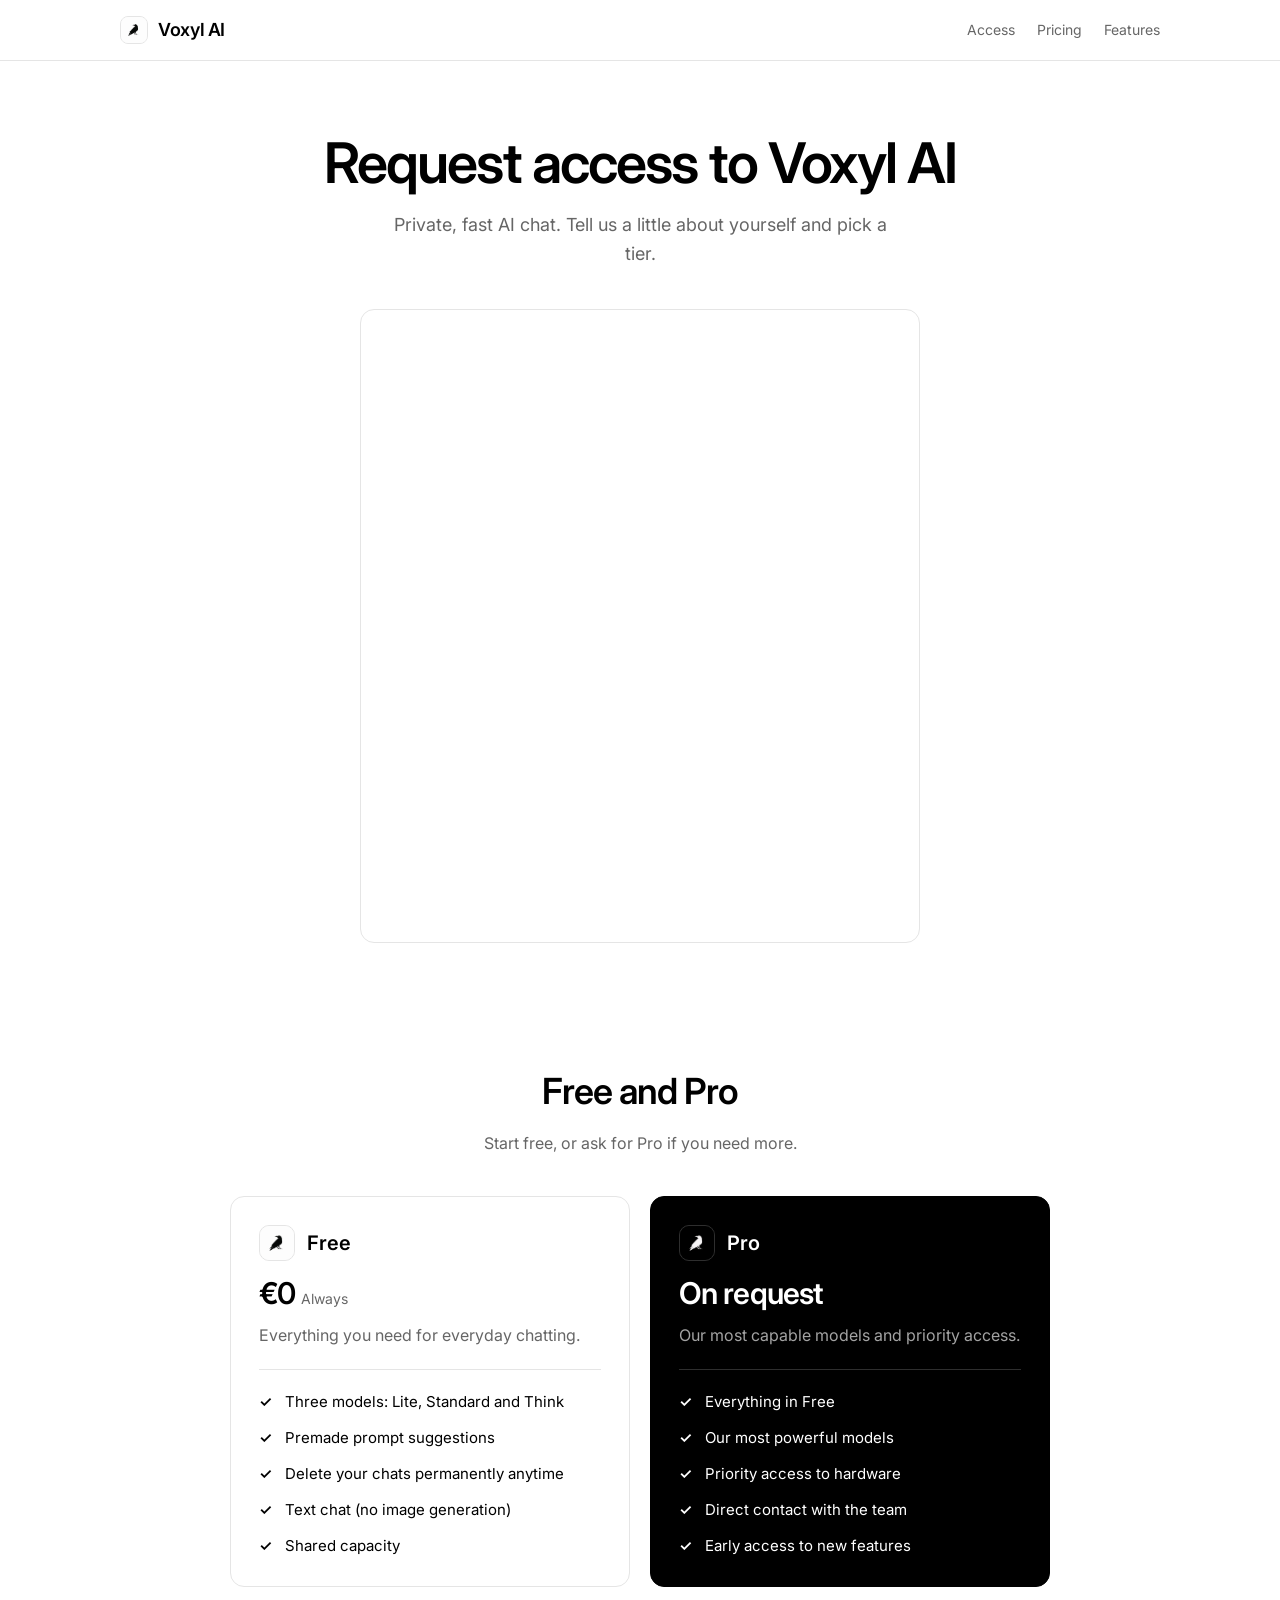
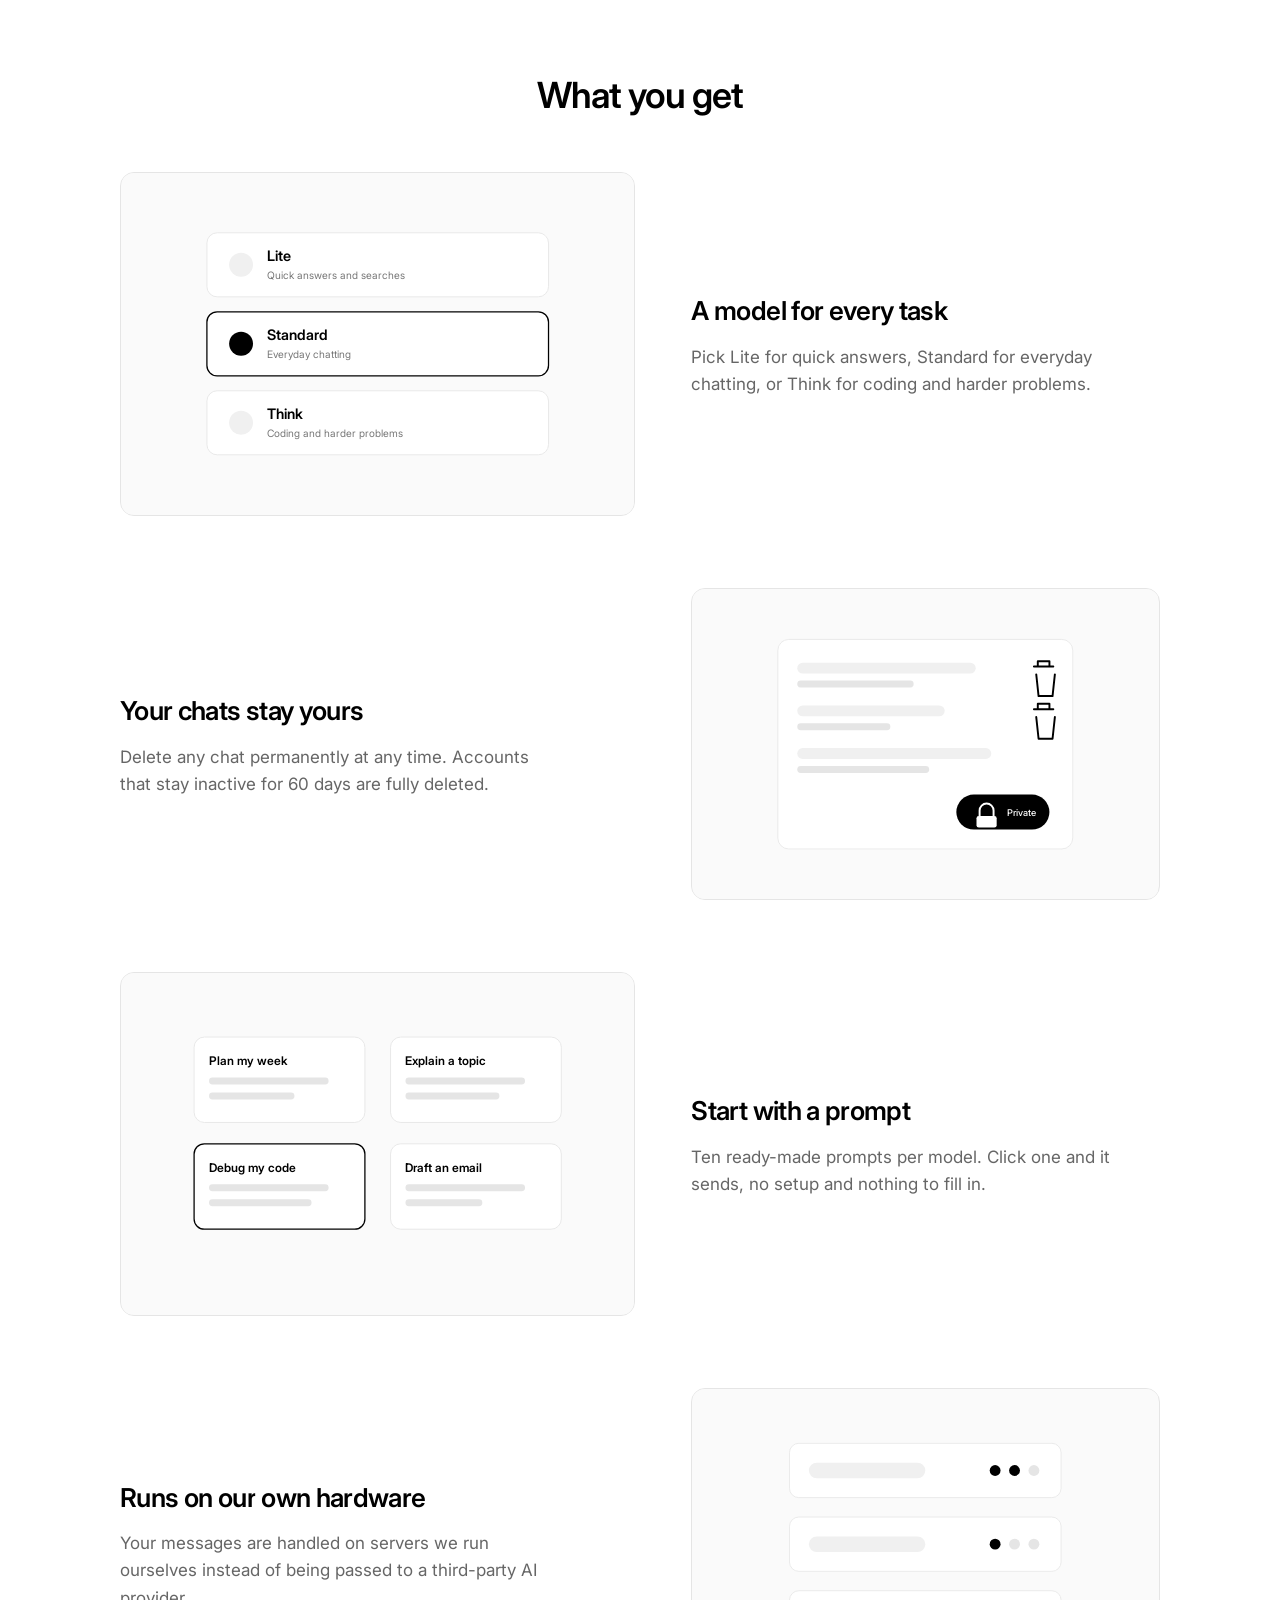
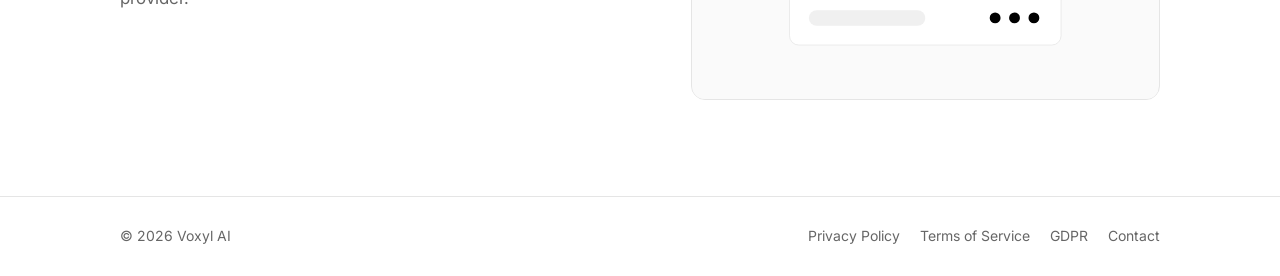
==== index.html @ 5e7297cd "Update print statement from 'Hello' to 'Goodbye'" ====
<!DOCTYPE html>
<html lang="en">
<head>
  <meta charset="utf-8">
  <meta name="viewport" content="width=device-width, initial-scale=1">
  <title>Voxyl AI</title>
  <meta name="description" content="Request access to Voxyl AI.">
  <link rel="icon" type="image/x-icon" href="icon.ico">
  <link rel="preconnect" href="https://fonts.googleapis.com">
  <link rel="preconnect" href="https://fonts.gstatic.com" crossorigin>
  <link href="https://fonts.googleapis.com/css2?family=Inter:wght@400;500;600&display=swap" rel="stylesheet">

  <!--
  ==================================================================
  HOW TO EDIT THIS PAGE
  - Colors, font, radius ........ the :root block in <style> below
  - Text ........................ edit it directly in the HTML
  - Access form ................. paste your Tally form ID into the <iframe> in #access
  - Logos ....................... put PNGs next to this file: logo.png (navbar),
                                  logo-free.png and logo-pro.png (plan cards).
                                  Until a file exists, a grey square placeholder shows.
  - Add a plan bullet ........... copy an <li> in #pricing
  - Add a feature ............... copy a whole <article class="feature"> in #features
  - Use your own feature image .. replace the <svg>…</svg> inside .feature-media
                                  with <img src="your-image.jpg" alt="…">
                                  (1200 × 800 px works best)
  ==================================================================
  -->

  <style>
    /* ---------- Design tokens ---------- */
    :root {
      --bg: #ffffff;
      --surface: #fafafa;
      --text: #000000;
      --muted: #666666;
      --border: #e5e5e5;
      --border-strong: #000000;
      --radius: 14px;
      --max-width: 1040px;
      --font: "Inter", system-ui, -apple-system, "Segoe UI", Roboto, Helvetica, Arial, sans-serif;
    }

    *, *::before, *::after { box-sizing: border-box; }
    html { scroll-behavior: smooth; scroll-padding-top: 72px; }
    body { margin: 0; background: var(--bg); color: var(--text); font-family: var(--font); font-size: 16px; line-height: 1.6; -webkit-font-smoothing: antialiased; }
    a { color: inherit; }
    h1, h2, h3, p { margin: 0; }
    :focus-visible { outline: 2px solid var(--text); outline-offset: 3px; }
    .container { width: min(var(--max-width), 100% - 40px); margin-inline: auto; }

    /* ---------- Top bar ---------- */
    .topbar { position: sticky; top: 0; z-index: 10; background: rgba(255,255,255,.9); backdrop-filter: blur(10px); border-bottom: 1px solid var(--border); }
    .topbar-inner { display: flex; align-items: center; justify-content: space-between; height: 60px; }
    .brand { display: inline-flex; align-items: center; gap: 10px; font-weight: 600; font-size: 18px; letter-spacing: -0.02em; text-decoration: none; }
    .logo { display: inline-flex; flex: none; width: 28px; height: 28px; border-radius: 8px; background: var(--surface); border: 1px solid var(--border); overflow: hidden; }
    .logo img { width: 100%; height: 100%; object-fit: contain; }
    .nav { display: flex; align-items: center; gap: 22px; }
    .nav a { text-decoration: none; color: var(--muted); font-size: 14px; }
    .nav a:hover { color: var(--text); }

    /* ---------- Hero + form ---------- */
    .hero { padding: 72px 0 40px; text-align: center; }
    .hero h1 { font-size: clamp(34px, 6vw, 56px); line-height: 1.08; letter-spacing: -0.035em; font-weight: 600; }
    .lead { margin: 18px auto 0; max-width: 520px; color: var(--muted); font-size: 18px; }
    .card { background: var(--bg); border: 1px solid var(--border); border-radius: var(--radius); }
    .form-card { margin: 40px auto 0; max-width: 560px; padding: 16px; text-align: left; }
    .form-card iframe { display: block; width: 100%; border: 0; }

    /* ---------- Sections ---------- */
    .section { padding: 80px 0 0; }
    .section-title { font-size: clamp(26px, 4vw, 36px); letter-spacing: -0.03em; font-weight: 600; text-align: center; }
    .section-sub { text-align: center; color: var(--muted); margin-top: 10px; }

    /* ---------- Free vs Pro ---------- */
    .plans { display: grid; grid-template-columns: 1fr 1fr; gap: 20px; margin: 40px auto 0; max-width: 820px; }
    .plan { padding: 28px; }
    .plan-head { display: flex; align-items: center; gap: 12px; }
    .plan-head .logo { width: 36px; height: 36px; border-radius: 10px; }
    .plan h3 { font-size: 20px; font-weight: 600; }
    .plan-price { font-size: 30px; font-weight: 600; letter-spacing: -0.03em; margin-top: 8px; }
    .plan-price span { font-size: 14px; font-weight: 400; color: var(--muted); letter-spacing: 0; }
    .plan-desc { color: var(--muted); margin: 6px 0 20px; }
    .plan-list { list-style: none; margin: 0; padding: 20px 0 0; border-top: 1px solid var(--border); display: grid; gap: 12px; }
    .plan-list li { position: relative; padding-left: 26px; font-size: 15px; }
    .plan-list li::before { content: "✓"; position: absolute; left: 0; font-weight: 600; }

    /* Dark (Pro) card */
    .plan-dark { background: #000; border-color: #000; color: #fff; }
    .plan-dark .plan-price span, .plan-dark .plan-desc { color: #a3a3a3; }
    .plan-dark .plan-list { border-top-color: #2e2e2e; }
    .plan-dark .logo { background: #1a1a1a; border-color: #2e2e2e; }

    /* ---------- Features ---------- */
    .features { margin-top: 48px; display: grid; gap: 72px; }
    .feature { display: grid; grid-template-columns: 1.1fr 1fr; gap: 56px; align-items: center; }
    .feature:nth-child(even) .feature-media { order: 2; }
    .feature-media { border: 1px solid var(--border); border-radius: var(--radius); background: var(--surface); overflow: hidden; aspect-ratio: 3 / 2; }
    .feature-media svg, .feature-media img { display: block; width: 100%; height: 100%; object-fit: cover; }
    .feature h3 { font-size: 26px; letter-spacing: -0.025em; font-weight: 600; margin-bottom: 12px; }
    .feature p { color: var(--muted); font-size: 17px; max-width: 420px; }

    /* ---------- Footer ---------- */
    .footer { margin-top: 96px; border-top: 1px solid var(--border); padding: 28px 0; color: var(--muted); font-size: 14px; }
    .footer-inner { display: flex; justify-content: space-between; flex-wrap: wrap; gap: 12px; }
    .footer-links { display: flex; gap: 20px; flex-wrap: wrap; }
    .footer-links a { text-decoration: none; }
    .footer-links a:hover { color: var(--text); }

    /* ---------- Mobile ---------- */
    @media (max-width: 760px) {
      .nav { gap: 16px; }
      .brand { font-size: 16px; }
      .hero { padding-top: 48px; }
      .plans { grid-template-columns: 1fr; }
      .feature { grid-template-columns: 1fr; gap: 20px; }
      .feature:nth-child(even) .feature-media { order: 0; }
      .features { gap: 52px; }
      .section { padding-top: 64px; }
    }
    @media (prefers-reduced-motion: reduce) { html { scroll-behavior: auto; } * { transition: none !important; } }
  </style>
</head>
<body>

  <!-- ============ TOP BAR ============ -->
  <header class="topbar">
    <div class="container topbar-inner">
      <a class="brand" href="#top">
        <!-- Navbar logo: replace logo.png with your file -->
        <span class="logo"><img src="logo.png" alt="" onerror="this.style.display='none'"></span>
        Voxyl AI
      </a>
      <nav class="nav">
        <a href="#access">Access</a>
        <a href="#pricing">Pricing</a>
        <a href="#features">Features</a>
      </nav>
    </div>
  </header>

  <main id="top">

    <!-- ============ HERO + ACCESS REQUEST FORM ============
         Build the form at tally.so, open Share → Embed and copy the
         embed URL into data-tally-src below (replace YOUR_FORM_ID). -->
    <section class="hero container" id="access">
      <h1>Request access to Voxyl AI</h1>
      <p class="lead">Private, fast AI chat. Tell us a little about yourself and pick a tier.</p>

      <div class="card form-card">
        <iframe
          data-tally-src="https://tally.so/embed/jaOada?alignLeft=1&hideTitle=1&transparentBackground=1&dynamicHeight=1"
          loading="lazy"
          width="100%"
          height="600"
          frameborder="0"
          marginheight="0"
          marginwidth="0"
          title="Request access"></iframe>
      </div>
    </section>

    <!-- ============ FREE VS PRO ============ -->
    <section class="section container" id="pricing">
      <h2 class="section-title">Free and Pro</h2>
      <p class="section-sub">Start free, or ask for Pro if you need more.</p>

      <div class="plans">

        <article class="card plan">
          <div class="plan-head">
            <span class="logo"><img src="logo.png" alt="" onerror="this.style.display='none'"></span>
            <h3>Free</h3>
          </div>
          <p class="plan-price">€0 <span>Always</span></p>
          <p class="plan-desc">Everything you need for everyday chatting.</p>
          <ul class="plan-list">
            <li>Three models: Lite, Standard and Think</li>
            <li>Premade prompt suggestions</li>
            <li>Delete your chats permanently anytime</li>
            <li>Text chat (no image generation)</li>
            <li>Shared capacity</li>
          </ul>
        </article>

        <article class="card plan plan-dark">
          <div class="plan-head">
            <span class="logo"><img src="pro.png" alt="" onerror="this.style.display='none'"></span>
            <h3>Pro</h3>
          </div>
          <p class="plan-price">On request <span></span></p>
          <p class="plan-desc">Our most capable models and priority access.</p>
          <ul class="plan-list">
            <li>Everything in Free</li>
            <li>Our most powerful models</li>
            <li>Priority access to hardware</li>
            <li>Direct contact with the team</li>
            <li>Early access to new features</li>
          </ul>
        </article>

      </div>
    </section>

    <!-- ============ FEATURES ============
         To add one: copy a whole <article class="feature"> block and paste it
         below the last one. The image side alternates automatically. -->
    <section class="section container" id="features">
      <h2 class="section-title">What you get</h2>

      <div class="features">

        <!-- Feature: models -->
        <article class="feature">
          <div class="feature-media">
            <svg viewBox="0 0 1200 800" font-family="Inter,system-ui,sans-serif" role="img" aria-label="Three model options: Lite, Standard and Think">
              <rect width="1200" height="800" fill="#fafafa"/>
              <rect x="200" y="140" width="800" height="150" rx="24" fill="#fff" stroke="#e5e5e5" stroke-width="2"/>
              <circle cx="280" cy="215" r="28" fill="#f0f0f0"/>
              <text x="340" y="205" font-size="34" font-weight="600">Lite</text>
              <text x="340" y="248" font-size="24" fill="#777">Quick answers and searches</text>
              <rect x="200" y="325" width="800" height="150" rx="24" fill="#fff" stroke="#000" stroke-width="3"/>
              <circle cx="280" cy="400" r="28"/>
              <text x="340" y="390" font-size="34" font-weight="600">Standard</text>
              <text x="340" y="433" font-size="24" fill="#777">Everyday chatting</text>
              <rect x="200" y="510" width="800" height="150" rx="24" fill="#fff" stroke="#e5e5e5" stroke-width="2"/>
              <circle cx="280" cy="585" r="28" fill="#f0f0f0"/>
              <text x="340" y="575" font-size="34" font-weight="600">Think</text>
              <text x="340" y="618" font-size="24" fill="#777">Coding and harder problems</text>
            </svg>
          </div>
          <div class="feature-text">
            <h3>A model for every task</h3>
            <p>Pick Lite for quick answers, Standard for everyday chatting, or Think for coding and harder problems.</p>
          </div>
        </article>

        <!-- Feature: privacy -->
        <article class="feature">
          <div class="feature-media">
            <svg viewBox="0 0 1200 800" font-family="Inter,system-ui,sans-serif" role="img" aria-label="A chat list with a delete option and a lock">
              <rect width="1200" height="800" fill="#fafafa"/>
              <rect x="220" y="130" width="760" height="540" rx="28" fill="#fff" stroke="#e5e5e5" stroke-width="2"/>
              <g fill="#f0f0f0"><rect x="270" y="190" width="460" height="28" rx="14"/><rect x="270" y="300" width="380" height="28" rx="14"/><rect x="270" y="410" width="500" height="28" rx="14"/></g>
              <g fill="#e5e5e5"><rect x="270" y="236" width="300" height="18" rx="9"/><rect x="270" y="346" width="240" height="18" rx="9"/><rect x="270" y="456" width="340" height="18" rx="9"/></g>
              <g stroke="#000" stroke-width="5" fill="none" stroke-linecap="round" stroke-linejoin="round">
                <path d="M880 200h50M890 200v-14h30v14M886 220l6 56h36l6-56"/>
                <path d="M880 310h50M890 310v-14h30v14M886 330l6 56h36l6-56"/>
              </g>
              <rect x="680" y="530" width="240" height="90" rx="45"/>
              <path d="M740 585v-14a18 18 0 0 1 36 0v14" stroke="#fff" stroke-width="5" fill="none"/>
              <rect x="732" y="585" width="52" height="30" rx="6" fill="#fff"/>
              <text x="810" y="585" font-size="24" fill="#fff" font-weight="500">Private</text>
            </svg>
          </div>
          <div class="feature-text">
            <h3>Your chats stay yours</h3>
            <p>Delete any chat permanently at any time. Accounts that stay inactive for 60 days are fully deleted.</p>
          </div>
        </article>

        <!-- Feature: prompts -->
        <article class="feature">
          <div class="feature-media">
            <svg viewBox="0 0 1200 800" font-family="Inter,system-ui,sans-serif" role="img" aria-label="A grid of clickable prompt suggestions">
              <rect width="1200" height="800" fill="#fafafa"/>
              <g stroke="#e5e5e5" stroke-width="2" fill="#fff">
                <rect x="170" y="150" width="400" height="200" rx="24"/>
                <rect x="630" y="150" width="400" height="200" rx="24"/>
                <rect x="170" y="400" width="400" height="200" rx="24" stroke="#000" stroke-width="3"/>
                <rect x="630" y="400" width="400" height="200" rx="24"/>
              </g>
              <g font-size="28" font-weight="600">
                <text x="205" y="215">Plan my week</text><text x="665" y="215">Explain a topic</text>
                <text x="205" y="465">Debug my code</text><text x="665" y="465">Draft an email</text>
              </g>
              <g fill="#e5e5e5">
                <rect x="205" y="245" width="280" height="16" rx="8"/><rect x="205" y="280" width="200" height="16" rx="8"/>
                <rect x="665" y="245" width="280" height="16" rx="8"/><rect x="665" y="280" width="220" height="16" rx="8"/>
                <rect x="205" y="495" width="280" height="16" rx="8"/><rect x="205" y="530" width="240" height="16" rx="8"/>
                <rect x="665" y="495" width="280" height="16" rx="8"/><rect x="665" y="530" width="180" height="16" rx="8"/>
              </g>
            </svg>
          </div>
          <div class="feature-text">
            <h3>Start with a prompt</h3>
            <p>Ten ready-made prompts per model. Click one and it sends, no setup and nothing to fill in.</p>
          </div>
        </article>

        <!-- Feature: hardware -->
        <article class="feature">
          <div class="feature-media">
            <svg viewBox="0 0 1200 800" role="img" aria-label="A server rack">
              <rect width="1200" height="800" fill="#fafafa"/>
              <g fill="#fff" stroke="#e5e5e5" stroke-width="2"><rect x="250" y="140" width="700" height="140" rx="24"/><rect x="250" y="330" width="700" height="140" rx="24"/><rect x="250" y="520" width="700" height="140" rx="24"/></g>
              <g fill="#f0f0f0"><rect x="300" y="190" width="300" height="40" rx="20"/><rect x="300" y="380" width="300" height="40" rx="20"/><rect x="300" y="570" width="300" height="40" rx="20"/></g>
              <circle cx="780" cy="210" r="14"/><circle cx="830" cy="210" r="14"/><circle cx="880" cy="210" r="14" fill="#e5e5e5"/>
              <circle cx="780" cy="400" r="14"/><circle cx="830" cy="400" r="14" fill="#e5e5e5"/><circle cx="880" cy="400" r="14" fill="#e5e5e5"/>
              <circle cx="780" cy="590" r="14"/><circle cx="830" cy="590" r="14"/><circle cx="880" cy="590" r="14"/>
            </svg>
          </div>
          <div class="feature-text">
            <h3>Runs on our own hardware</h3>
            <p>Your messages are handled on servers we run ourselves instead of being passed to a third-party AI provider.</p>
          </div>
        </article>

      </div>
    </section>
  </main>

  <!-- ============ FOOTER ============ -->
  <footer class="footer">
    <div class="container footer-inner">
      <span>© 2026 Voxyl AI</span>
      <nav class="footer-links">
        <a href="https://voxylai.com/privacy-policy">Privacy Policy</a>
        <a href="https://voxylai.com/tos">Terms of Service</a>
        <a href="https://voxylai.com/gdpr">GDPR</a>
        <a href="mailto:you@example.com">Contact</a>
      </nav>
    </div>
  </footer>

  <!-- Tally embed loader. Keep this at the bottom; don't remove it when swapping the form. -->
  <script src="https://tally.so/widgets/embed.js"></script>
  <script>
    if (typeof Tally !== "undefined") {
      Tally.loadEmbeds();
    } else {
      document.querySelectorAll("iframe[data-tally-src]:not([src])").forEach(function (e) { e.src = e.dataset.tallySrc; });
    }
  </script>
</body>
</html>
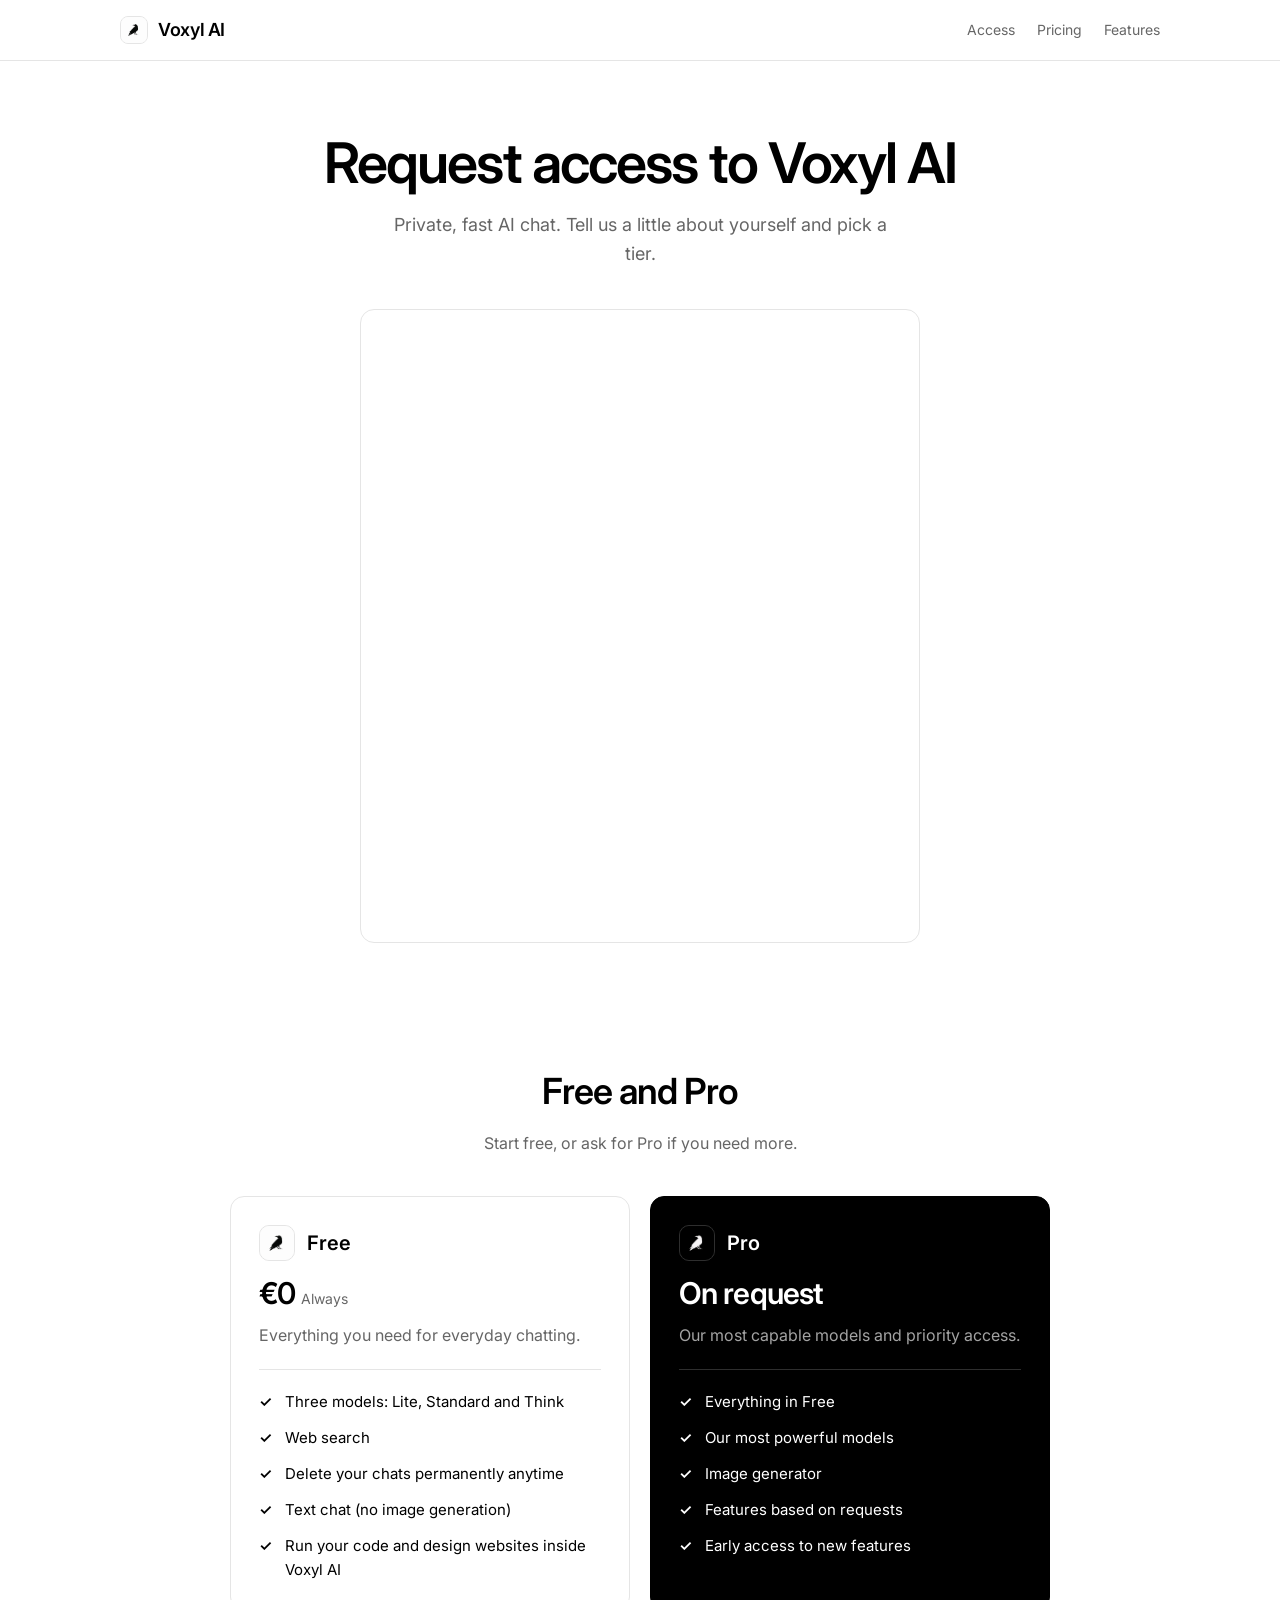
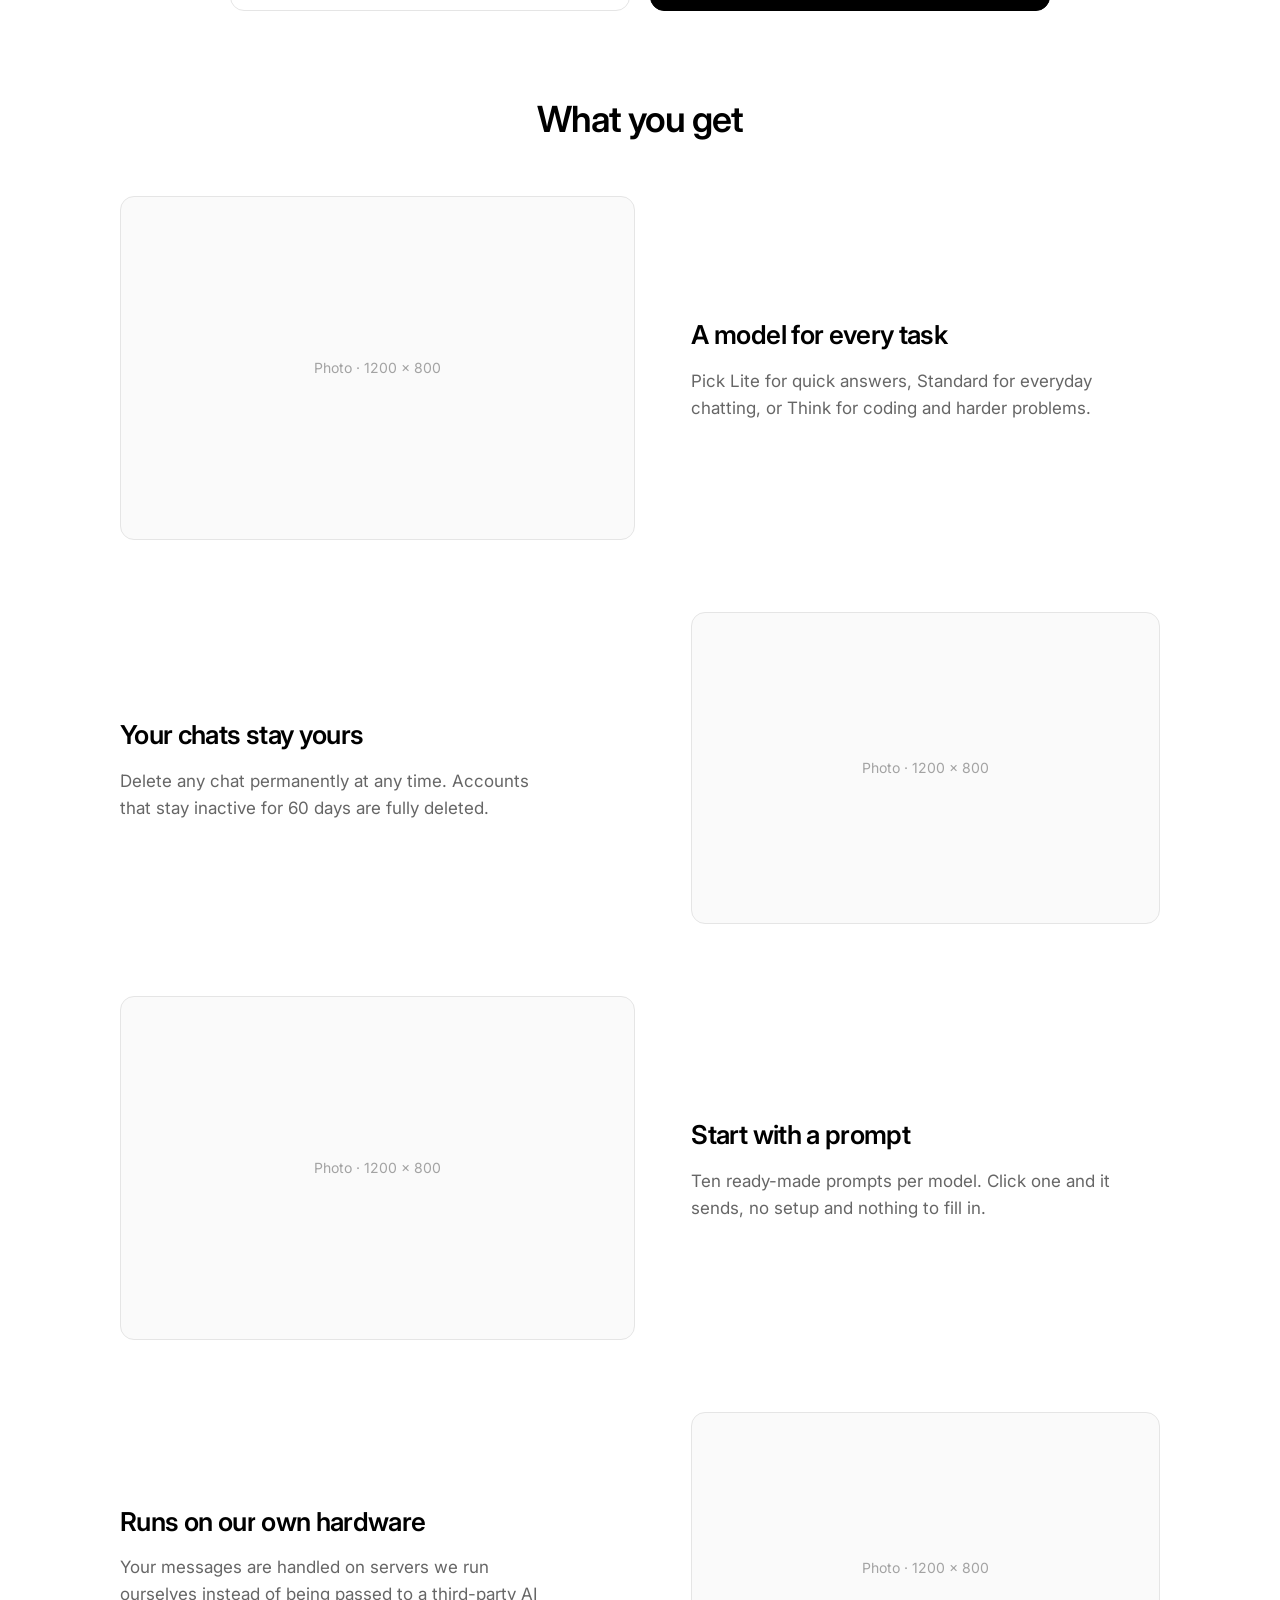
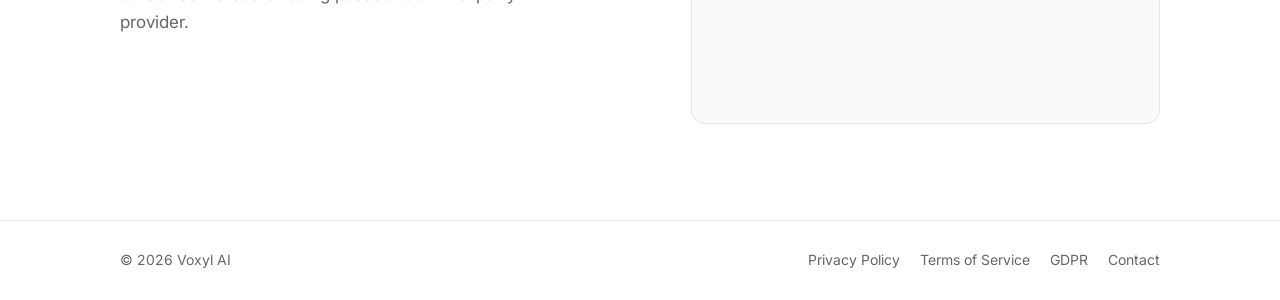
==== commit 403956e4: "Update print statement from 'Hello' to 'Goodbye'" ====
--- a/index.html
+++ b/index.html
@@ -21,9 +21,9 @@
                                   Until a file exists, a grey square placeholder shows.
   - Add a plan bullet ........... copy an <li> in #pricing
   - Add a feature ............... copy a whole <article class="feature"> in #features
-  - Use your own feature image .. replace the <svg>…</svg> inside .feature-media
-                                  with <img src="your-image.jpg" alt="…">
-                                  (1200 × 800 px works best)
+  - Feature photos .............. put photo-1.jpg … photo-4.jpg next to this file
+                                  (1200 × 800 px works best), or change the src.
+                                  Until a file exists, a grey placeholder shows.
   ==================================================================
   -->
 
@@ -95,8 +95,9 @@
     .features { margin-top: 48px; display: grid; gap: 72px; }
     .feature { display: grid; grid-template-columns: 1.1fr 1fr; gap: 56px; align-items: center; }
     .feature:nth-child(even) .feature-media { order: 2; }
-    .feature-media { border: 1px solid var(--border); border-radius: var(--radius); background: var(--surface); overflow: hidden; aspect-ratio: 3 / 2; }
-    .feature-media svg, .feature-media img { display: block; width: 100%; height: 100%; object-fit: cover; }
+    .feature-media { position: relative; display: grid; place-items: center; border: 1px solid var(--border); border-radius: var(--radius); background: var(--surface); overflow: hidden; aspect-ratio: 3 / 2; }
+    .feature-media::before { content: "Photo · 1200 × 800"; color: #a3a3a3; font-size: 14px; }  /* placeholder label, hidden once the photo loads */
+    .feature-media img { position: absolute; inset: 0; display: block; width: 100%; height: 100%; object-fit: cover; }
     .feature h3 { font-size: 26px; letter-spacing: -0.025em; font-weight: 600; margin-bottom: 12px; }
     .feature p { color: var(--muted); font-size: 17px; max-width: 420px; }
 
@@ -177,10 +178,10 @@
           <p class="plan-desc">Everything you need for everyday chatting.</p>
           <ul class="plan-list">
             <li>Three models: Lite, Standard and Think</li>
-            <li>Premade prompt suggestions</li>
+            <li>Web search</li>
             <li>Delete your chats permanently anytime</li>
             <li>Text chat (no image generation)</li>
-            <li>Shared capacity</li>
+            <li>Run your code and design websites inside Voxyl AI</li>
           </ul>
         </article>
 
@@ -194,8 +195,8 @@
           <ul class="plan-list">
             <li>Everything in Free</li>
             <li>Our most powerful models</li>
-            <li>Priority access to hardware</li>
-            <li>Direct contact with the team</li>
+            <li>Image generator</li>
+            <li>Features based on requests</li>
             <li>Early access to new features</li>
           </ul>
         </article>
@@ -214,21 +215,7 @@
         <!-- Feature: models -->
         <article class="feature">
           <div class="feature-media">
-            <svg viewBox="0 0 1200 800" font-family="Inter,system-ui,sans-serif" role="img" aria-label="Three model options: Lite, Standard and Think">
-              <rect width="1200" height="800" fill="#fafafa"/>
-              <rect x="200" y="140" width="800" height="150" rx="24" fill="#fff" stroke="#e5e5e5" stroke-width="2"/>
-              <circle cx="280" cy="215" r="28" fill="#f0f0f0"/>
-              <text x="340" y="205" font-size="34" font-weight="600">Lite</text>
-              <text x="340" y="248" font-size="24" fill="#777">Quick answers and searches</text>
-              <rect x="200" y="325" width="800" height="150" rx="24" fill="#fff" stroke="#000" stroke-width="3"/>
-              <circle cx="280" cy="400" r="28"/>
-              <text x="340" y="390" font-size="34" font-weight="600">Standard</text>
-              <text x="340" y="433" font-size="24" fill="#777">Everyday chatting</text>
-              <rect x="200" y="510" width="800" height="150" rx="24" fill="#fff" stroke="#e5e5e5" stroke-width="2"/>
-              <circle cx="280" cy="585" r="28" fill="#f0f0f0"/>
-              <text x="340" y="575" font-size="34" font-weight="600">Think</text>
-              <text x="340" y="618" font-size="24" fill="#777">Coding and harder problems</text>
-            </svg>
+            <img src="photo-1.jpg" alt="Describe this photo" loading="lazy" onerror="this.style.display='none'">
           </div>
           <div class="feature-text">
             <h3>A model for every task</h3>
@@ -239,20 +226,7 @@
         <!-- Feature: privacy -->
         <article class="feature">
           <div class="feature-media">
-            <svg viewBox="0 0 1200 800" font-family="Inter,system-ui,sans-serif" role="img" aria-label="A chat list with a delete option and a lock">
-              <rect width="1200" height="800" fill="#fafafa"/>
-              <rect x="220" y="130" width="760" height="540" rx="28" fill="#fff" stroke="#e5e5e5" stroke-width="2"/>
-              <g fill="#f0f0f0"><rect x="270" y="190" width="460" height="28" rx="14"/><rect x="270" y="300" width="380" height="28" rx="14"/><rect x="270" y="410" width="500" height="28" rx="14"/></g>
-              <g fill="#e5e5e5"><rect x="270" y="236" width="300" height="18" rx="9"/><rect x="270" y="346" width="240" height="18" rx="9"/><rect x="270" y="456" width="340" height="18" rx="9"/></g>
-              <g stroke="#000" stroke-width="5" fill="none" stroke-linecap="round" stroke-linejoin="round">
-                <path d="M880 200h50M890 200v-14h30v14M886 220l6 56h36l6-56"/>
-                <path d="M880 310h50M890 310v-14h30v14M886 330l6 56h36l6-56"/>
-              </g>
-              <rect x="680" y="530" width="240" height="90" rx="45"/>
-              <path d="M740 585v-14a18 18 0 0 1 36 0v14" stroke="#fff" stroke-width="5" fill="none"/>
-              <rect x="732" y="585" width="52" height="30" rx="6" fill="#fff"/>
-              <text x="810" y="585" font-size="24" fill="#fff" font-weight="500">Private</text>
-            </svg>
+            <img src="photo-2.jpg" alt="Describe this photo" loading="lazy" onerror="this.style.display='none'">
           </div>
           <div class="feature-text">
             <h3>Your chats stay yours</h3>
@@ -263,25 +237,7 @@
         <!-- Feature: prompts -->
         <article class="feature">
           <div class="feature-media">
-            <svg viewBox="0 0 1200 800" font-family="Inter,system-ui,sans-serif" role="img" aria-label="A grid of clickable prompt suggestions">
-              <rect width="1200" height="800" fill="#fafafa"/>
-              <g stroke="#e5e5e5" stroke-width="2" fill="#fff">
-                <rect x="170" y="150" width="400" height="200" rx="24"/>
-                <rect x="630" y="150" width="400" height="200" rx="24"/>
-                <rect x="170" y="400" width="400" height="200" rx="24" stroke="#000" stroke-width="3"/>
-                <rect x="630" y="400" width="400" height="200" rx="24"/>
-              </g>
-              <g font-size="28" font-weight="600">
-                <text x="205" y="215">Plan my week</text><text x="665" y="215">Explain a topic</text>
-                <text x="205" y="465">Debug my code</text><text x="665" y="465">Draft an email</text>
-              </g>
-              <g fill="#e5e5e5">
-                <rect x="205" y="245" width="280" height="16" rx="8"/><rect x="205" y="280" width="200" height="16" rx="8"/>
-                <rect x="665" y="245" width="280" height="16" rx="8"/><rect x="665" y="280" width="220" height="16" rx="8"/>
-                <rect x="205" y="495" width="280" height="16" rx="8"/><rect x="205" y="530" width="240" height="16" rx="8"/>
-                <rect x="665" y="495" width="280" height="16" rx="8"/><rect x="665" y="530" width="180" height="16" rx="8"/>
-              </g>
-            </svg>
+            <img src="photo-3.jpg" alt="Describe this photo" loading="lazy" onerror="this.style.display='none'">
           </div>
           <div class="feature-text">
             <h3>Start with a prompt</h3>
@@ -292,14 +248,7 @@
         <!-- Feature: hardware -->
         <article class="feature">
           <div class="feature-media">
-            <svg viewBox="0 0 1200 800" role="img" aria-label="A server rack">
-              <rect width="1200" height="800" fill="#fafafa"/>
-              <g fill="#fff" stroke="#e5e5e5" stroke-width="2"><rect x="250" y="140" width="700" height="140" rx="24"/><rect x="250" y="330" width="700" height="140" rx="24"/><rect x="250" y="520" width="700" height="140" rx="24"/></g>
-              <g fill="#f0f0f0"><rect x="300" y="190" width="300" height="40" rx="20"/><rect x="300" y="380" width="300" height="40" rx="20"/><rect x="300" y="570" width="300" height="40" rx="20"/></g>
-              <circle cx="780" cy="210" r="14"/><circle cx="830" cy="210" r="14"/><circle cx="880" cy="210" r="14" fill="#e5e5e5"/>
-              <circle cx="780" cy="400" r="14"/><circle cx="830" cy="400" r="14" fill="#e5e5e5"/><circle cx="880" cy="400" r="14" fill="#e5e5e5"/>
-              <circle cx="780" cy="590" r="14"/><circle cx="830" cy="590" r="14"/><circle cx="880" cy="590" r="14"/>
-            </svg>
+            <img src="photo-4.jpg" alt="Describe this photo" loading="lazy" onerror="this.style.display='none'">
           </div>
           <div class="feature-text">
             <h3>Runs on our own hardware</h3>
@@ -319,7 +268,7 @@
         <a href="https://voxylai.com/privacy-policy">Privacy Policy</a>
         <a href="https://voxylai.com/tos">Terms of Service</a>
         <a href="https://voxylai.com/gdpr">GDPR</a>
-        <a href="mailto:you@example.com">Contact</a>
+        <a href="mailto:voxylai.com@proton.me">Contact</a>
       </nav>
     </div>
   </footer>
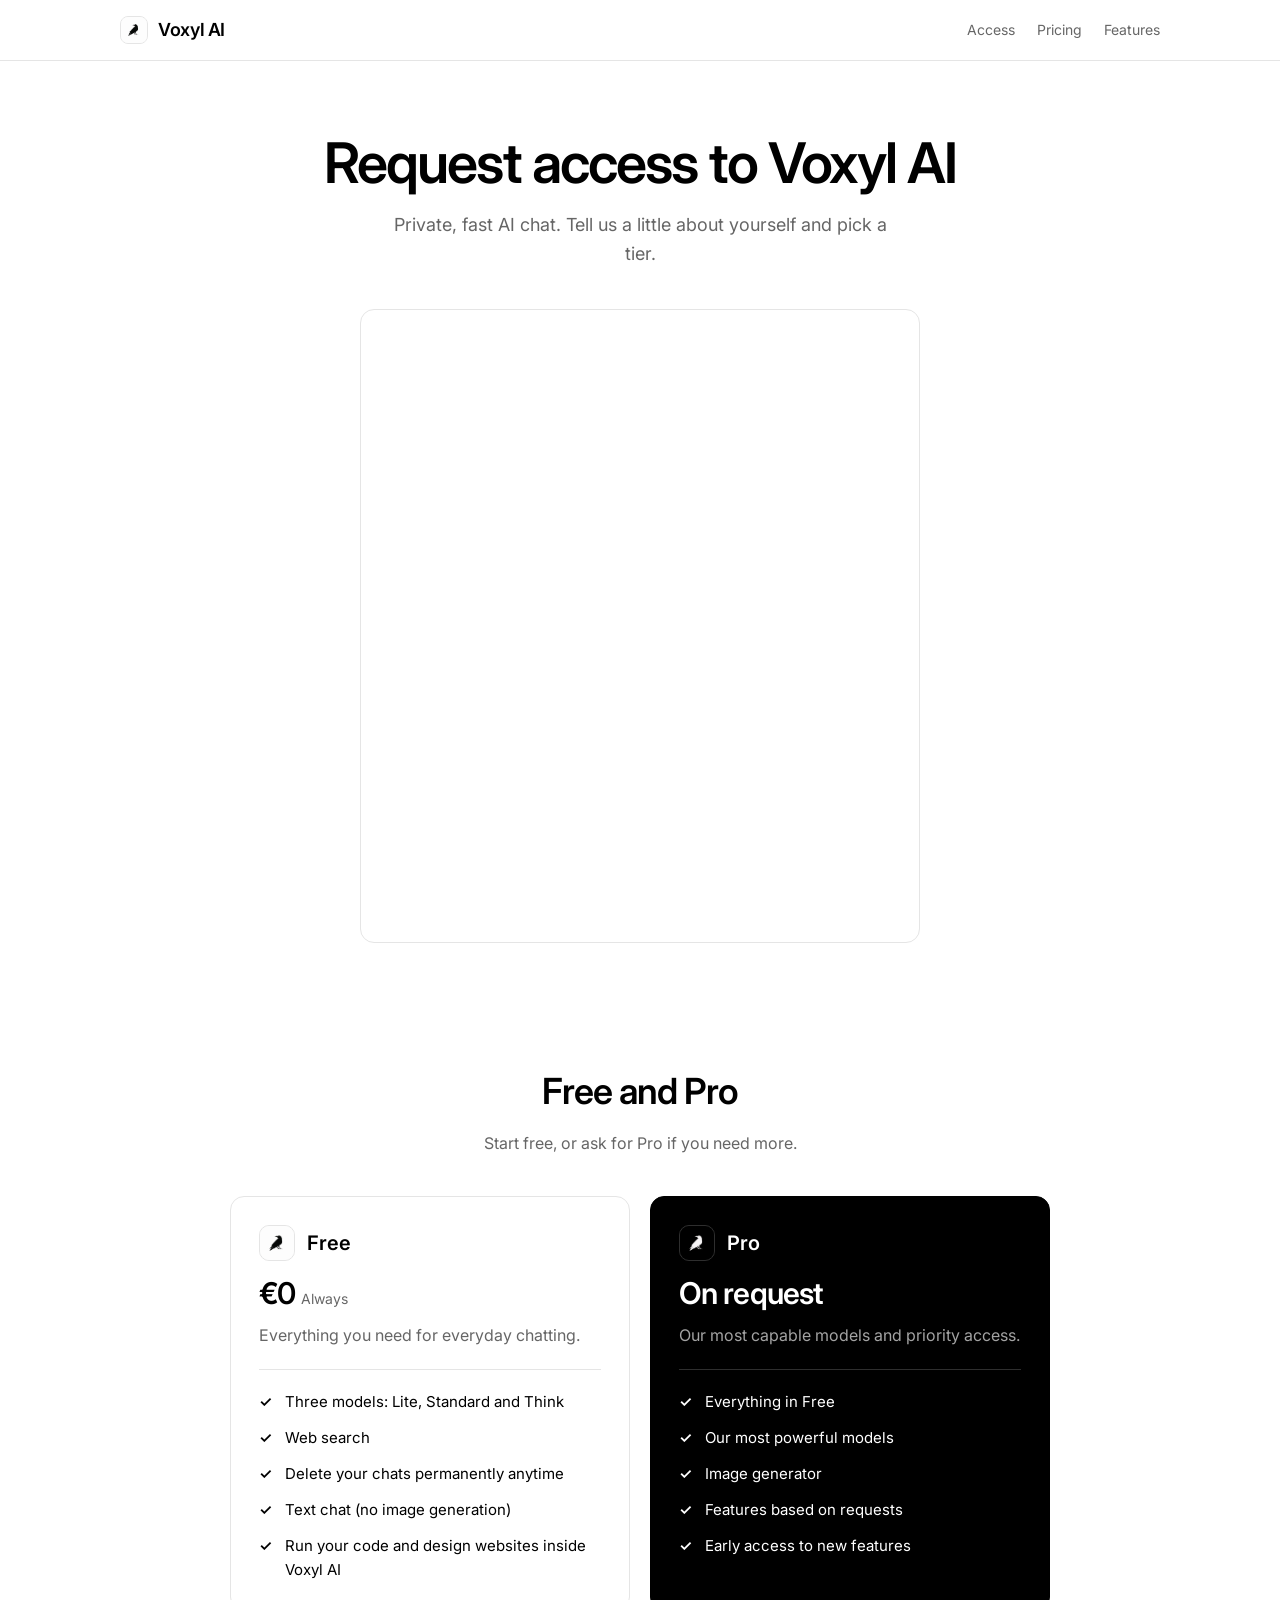
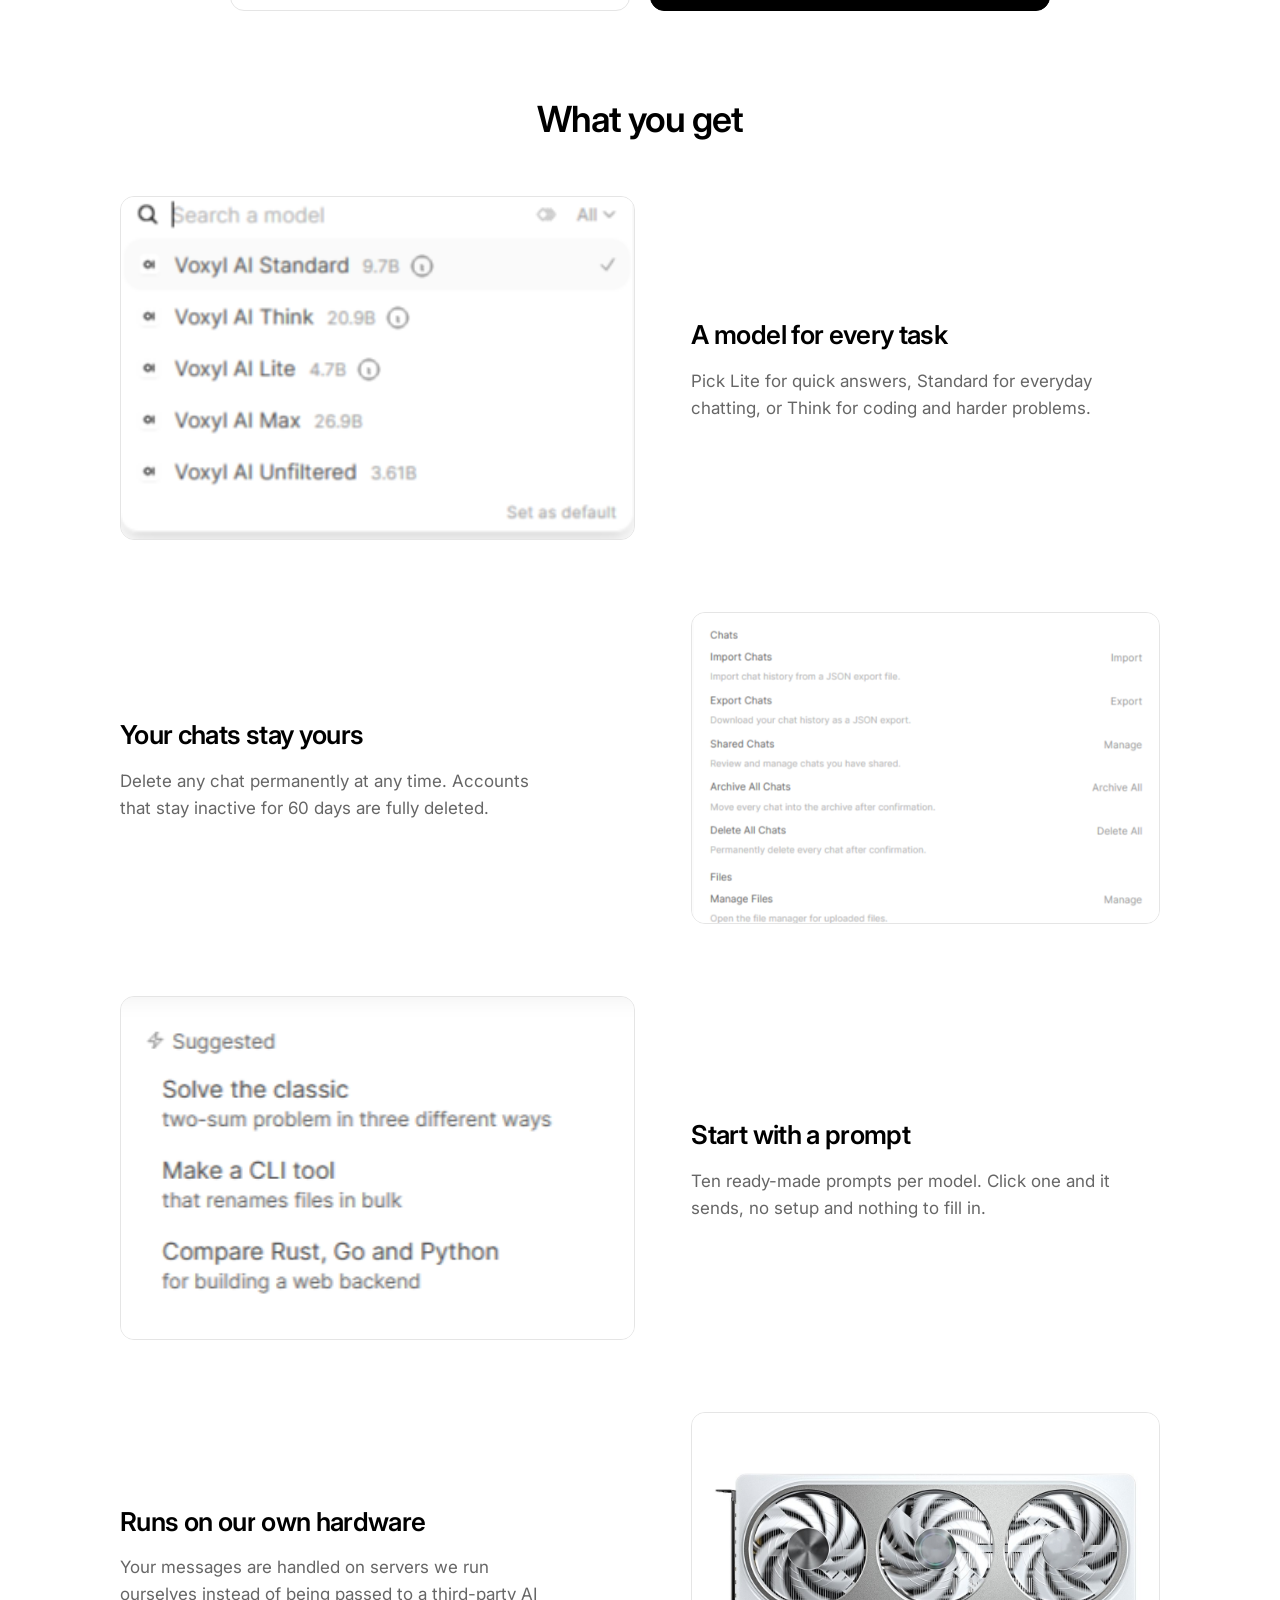
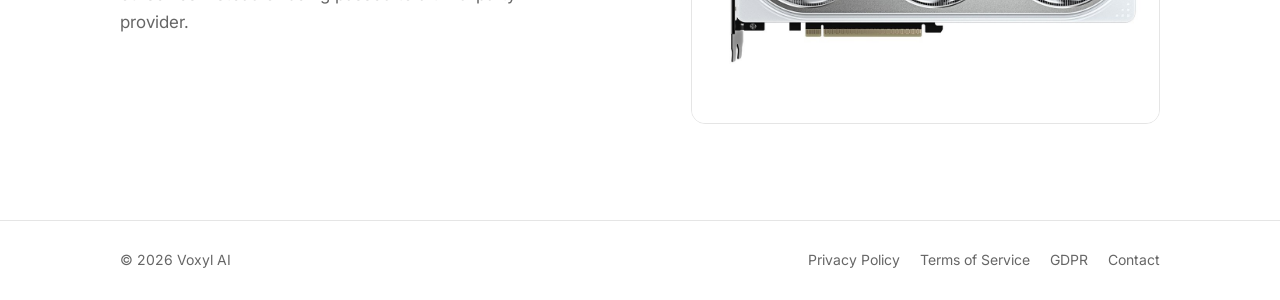
==== commit 82b42fa9: "Fix HTML encoding issues in index.html" ====
--- a/index.html
+++ b/index.html
@@ -215,7 +215,7 @@
         <!-- Feature: models -->
         <article class="feature">
           <div class="feature-media">
-            <img src="photo-1.jpg" alt="Describe this photo" loading="lazy" onerror="this.style.display='none'">
+            <img src="photo-1.png" alt="Describe this photo" loading="lazy" onerror="this.style.display='none'">
           </div>
           <div class="feature-text">
             <h3>A model for every task</h3>
@@ -226,7 +226,7 @@
         <!-- Feature: privacy -->
         <article class="feature">
           <div class="feature-media">
-            <img src="photo-2.jpg" alt="Describe this photo" loading="lazy" onerror="this.style.display='none'">
+            <img src="photo-2.png" alt="Describe this photo" loading="lazy" onerror="this.style.display='none'">
           </div>
           <div class="feature-text">
             <h3>Your chats stay yours</h3>
@@ -237,7 +237,7 @@
         <!-- Feature: prompts -->
         <article class="feature">
           <div class="feature-media">
-            <img src="photo-3.jpg" alt="Describe this photo" loading="lazy" onerror="this.style.display='none'">
+            <img src="photo-3.png" alt="Describe this photo" loading="lazy" onerror="this.style.display='none'">
           </div>
           <div class="feature-text">
             <h3>Start with a prompt</h3>
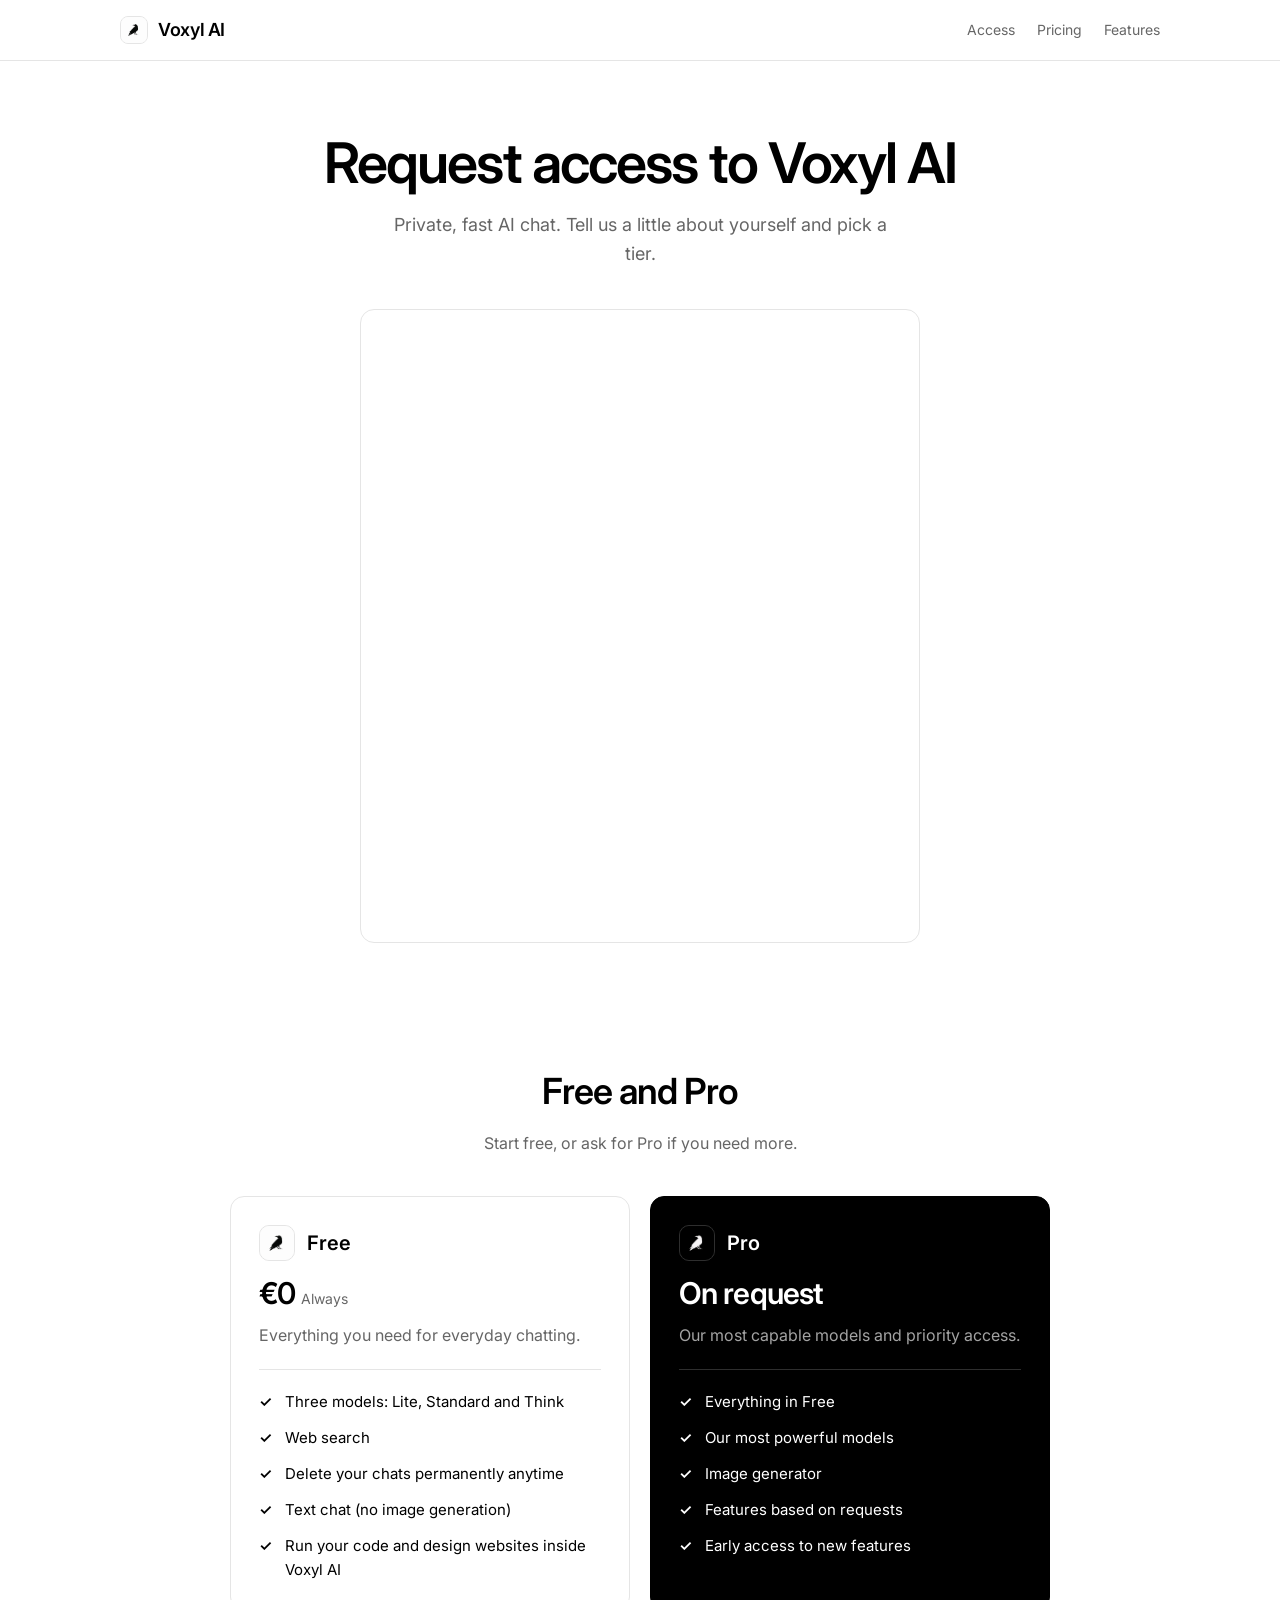
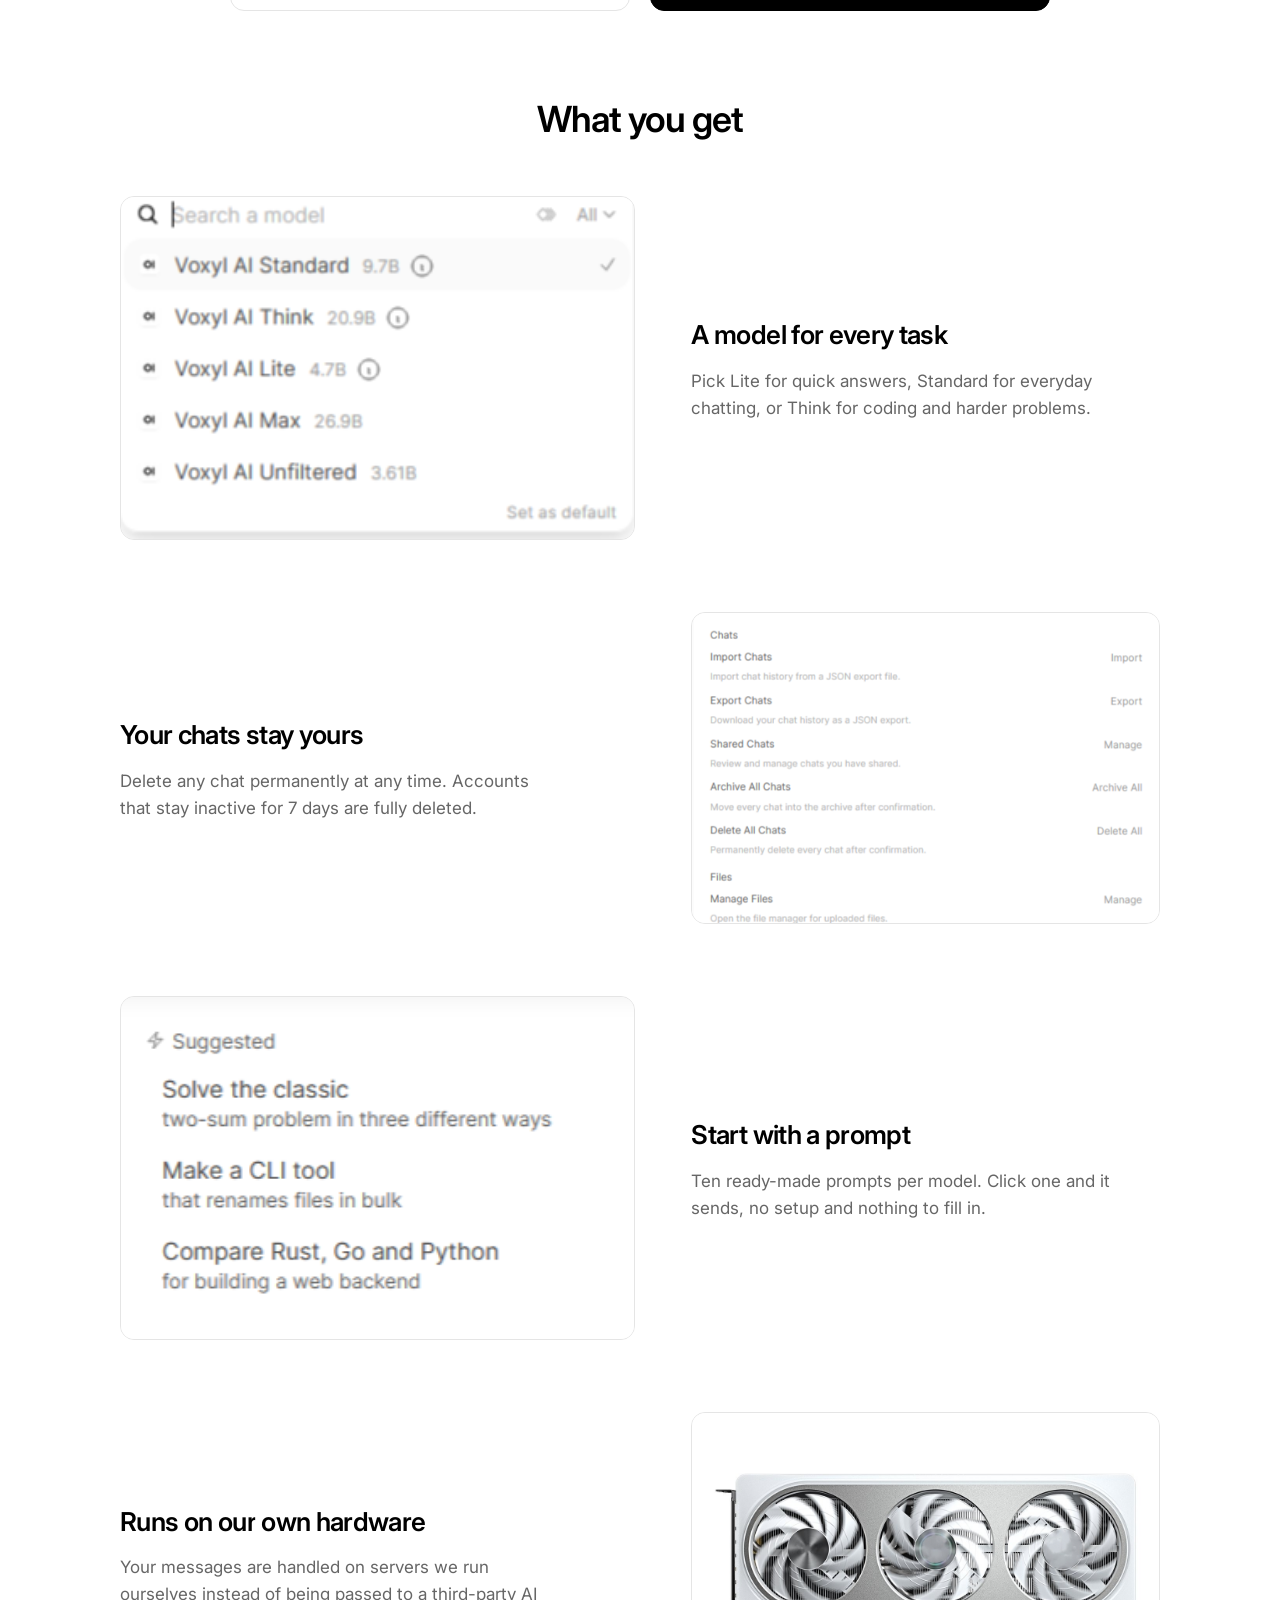
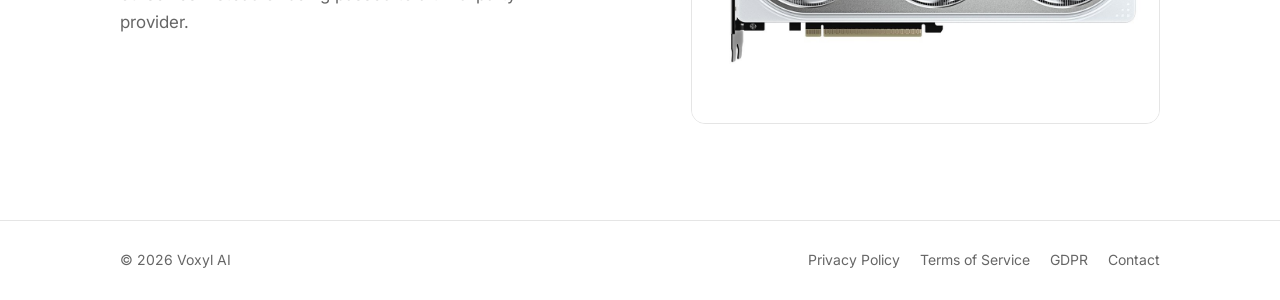
==== commit 95327cb1: "Fix HTML encoding issues in index.html" ====
--- a/index.html
+++ b/index.html
@@ -230,7 +230,7 @@
           </div>
           <div class="feature-text">
             <h3>Your chats stay yours</h3>
-            <p>Delete any chat permanently at any time. Accounts that stay inactive for 60 days are fully deleted.</p>
+            <p>Delete any chat permanently at any time. Accounts that stay inactive for 7 days are fully deleted.</p>
           </div>
         </article>
 
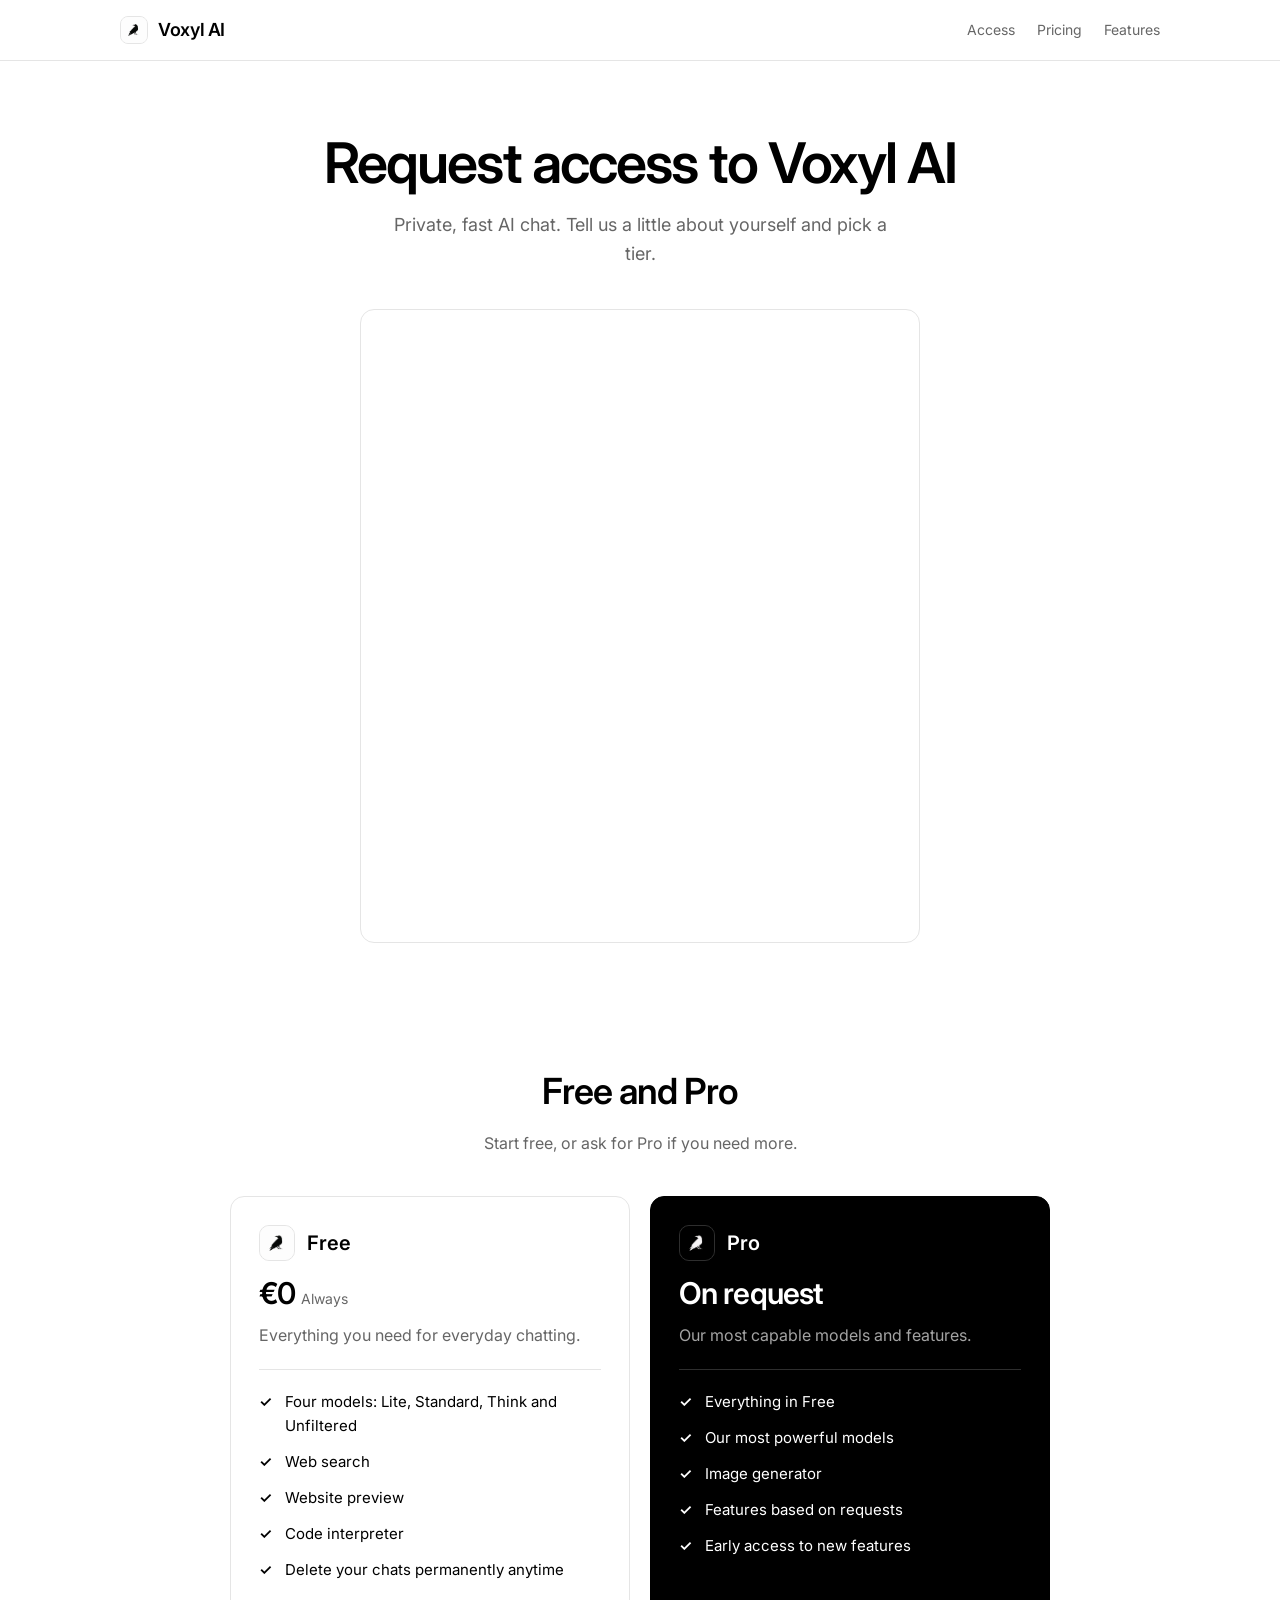
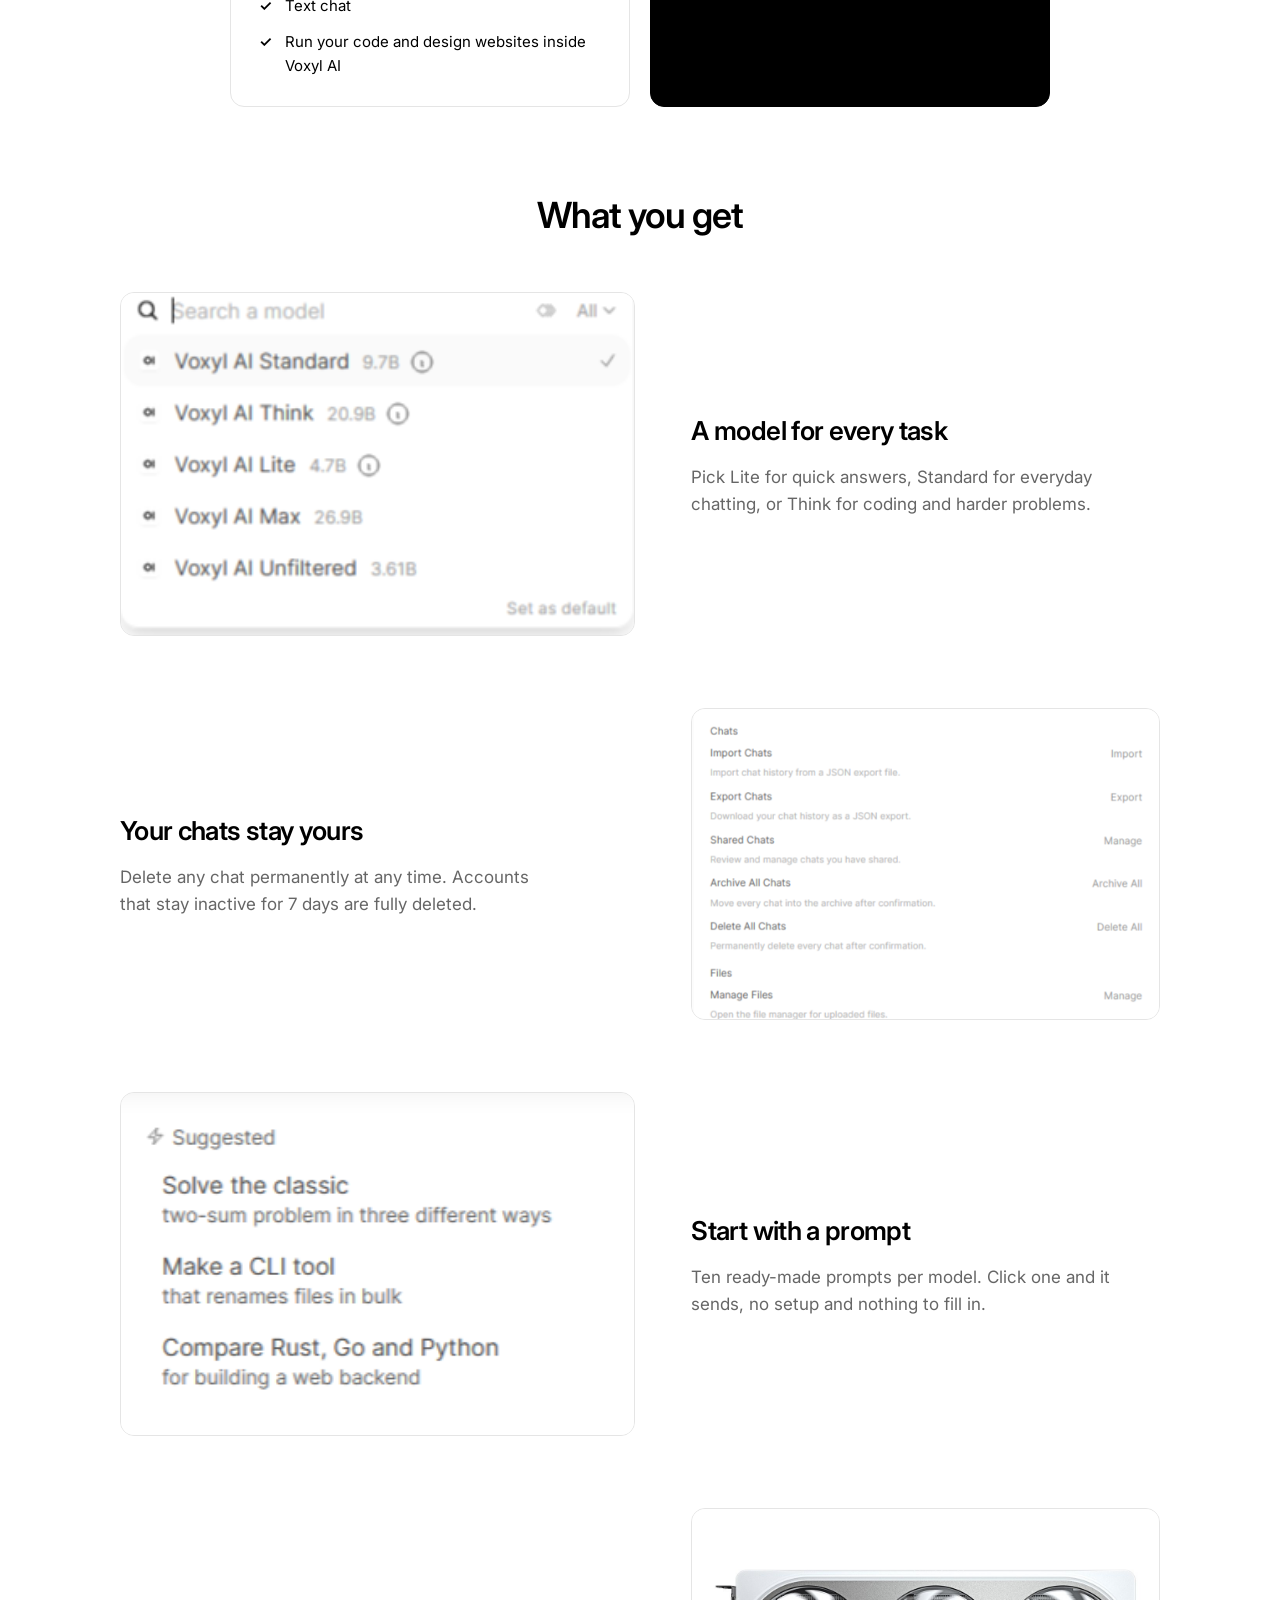
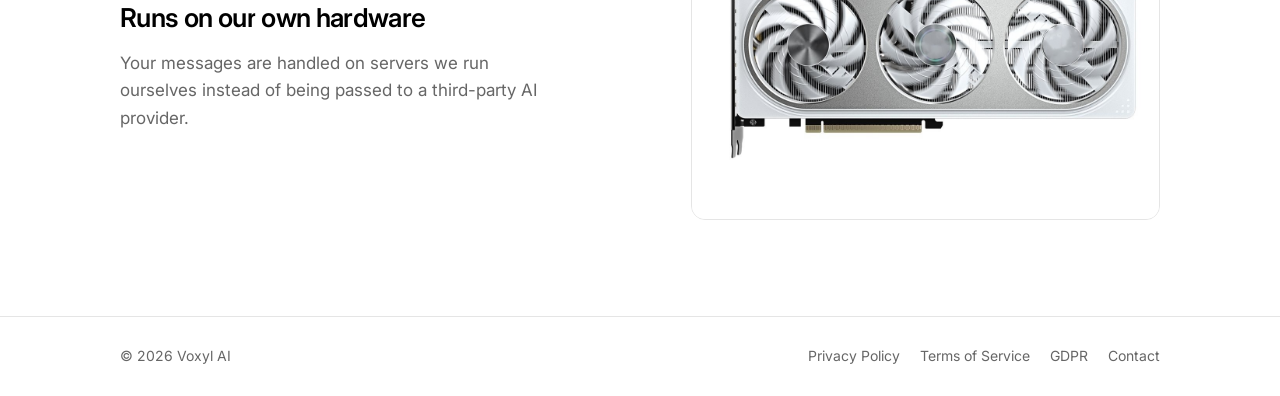
==== commit b0ef777d: "Revise index.html for updated content and layout Updated the HTML structure and styles for the Voxyl" ====
--- a/index.html
+++ b/index.html
@@ -177,10 +177,12 @@
           <p class="plan-price">€0 <span>Always</span></p>
           <p class="plan-desc">Everything you need for everyday chatting.</p>
           <ul class="plan-list">
-            <li>Three models: Lite, Standard and Think</li>
+            <li>Four models: Lite, Standard, Think and Unfiltered</li>
             <li>Web search</li>
+            <li>Website preview</li>
+            <li>Code interpreter</li>
             <li>Delete your chats permanently anytime</li>
-            <li>Text chat (no image generation)</li>
+            <li>Text chat</li>
             <li>Run your code and design websites inside Voxyl AI</li>
           </ul>
         </article>
@@ -191,7 +193,7 @@
             <h3>Pro</h3>
           </div>
           <p class="plan-price">On request <span></span></p>
-          <p class="plan-desc">Our most capable models and priority access.</p>
+          <p class="plan-desc">Our most capable models and features.</p>
           <ul class="plan-list">
             <li>Everything in Free</li>
             <li>Our most powerful models</li>
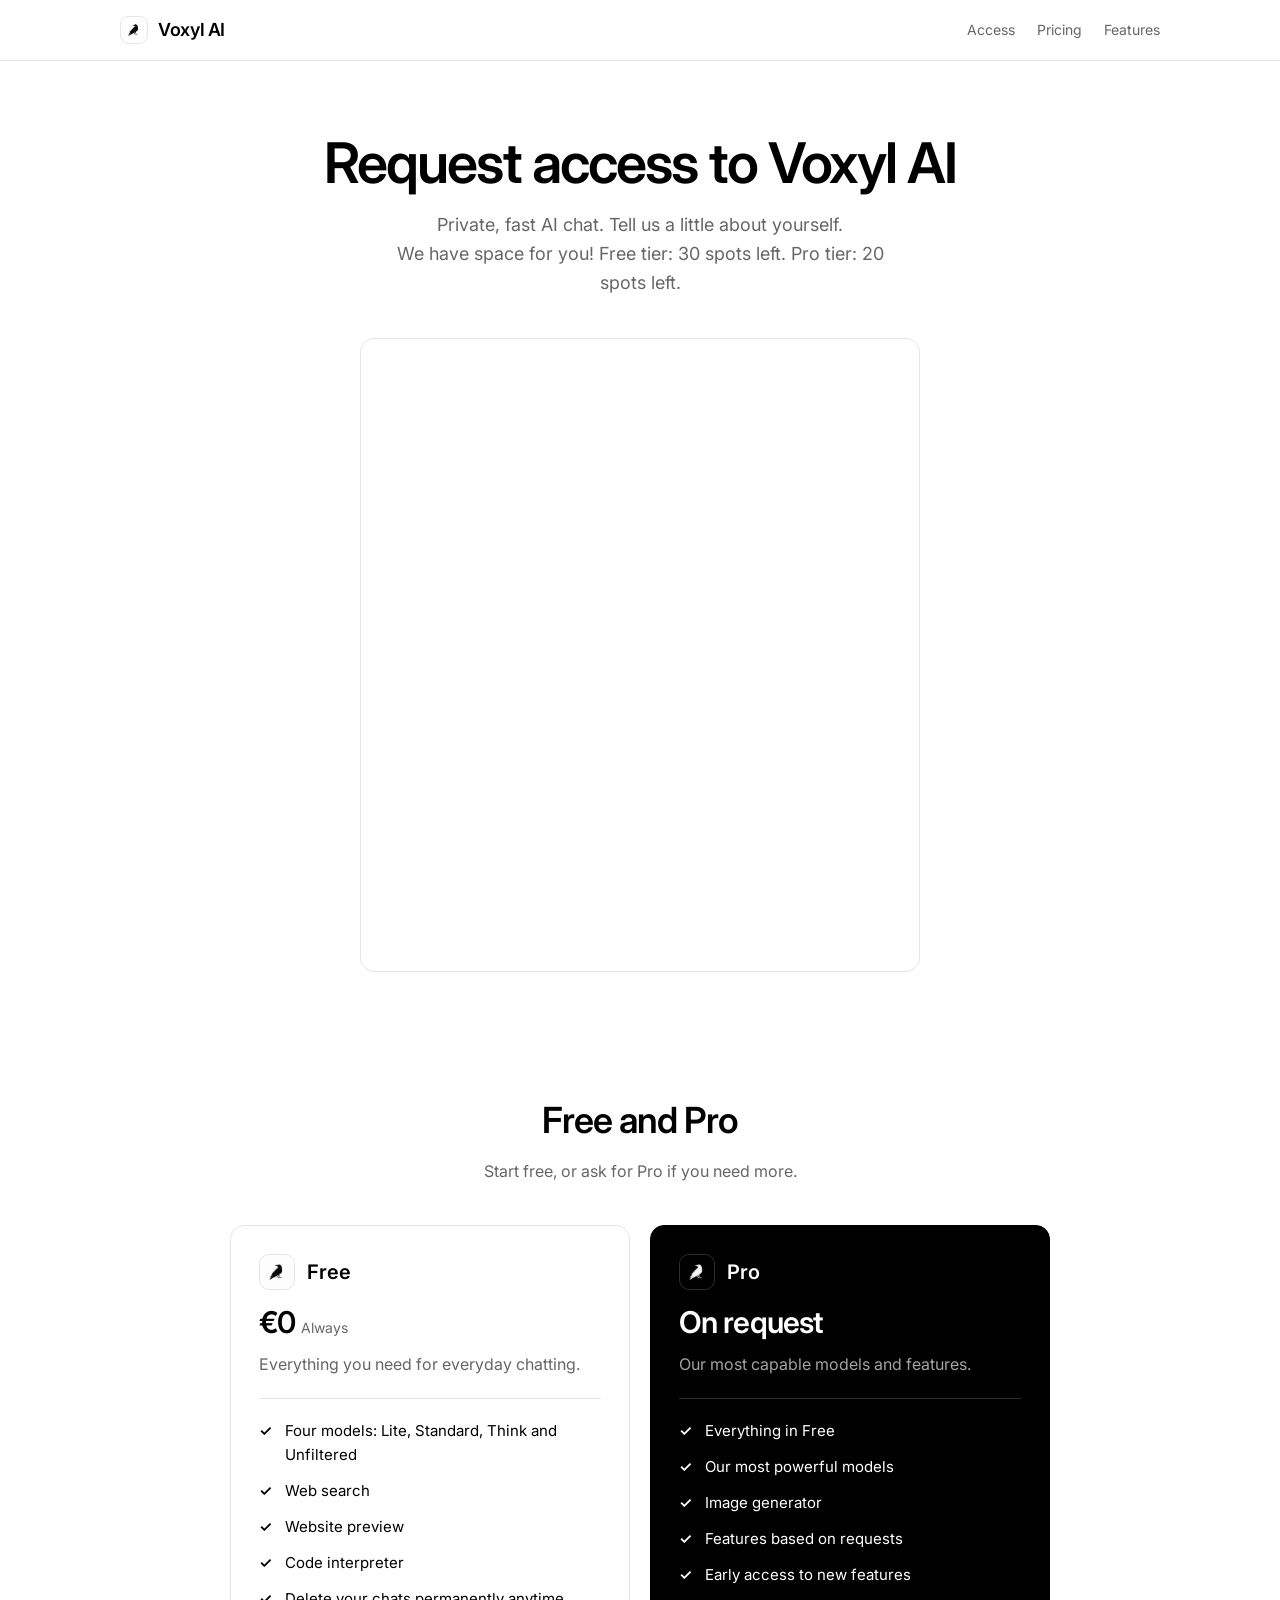
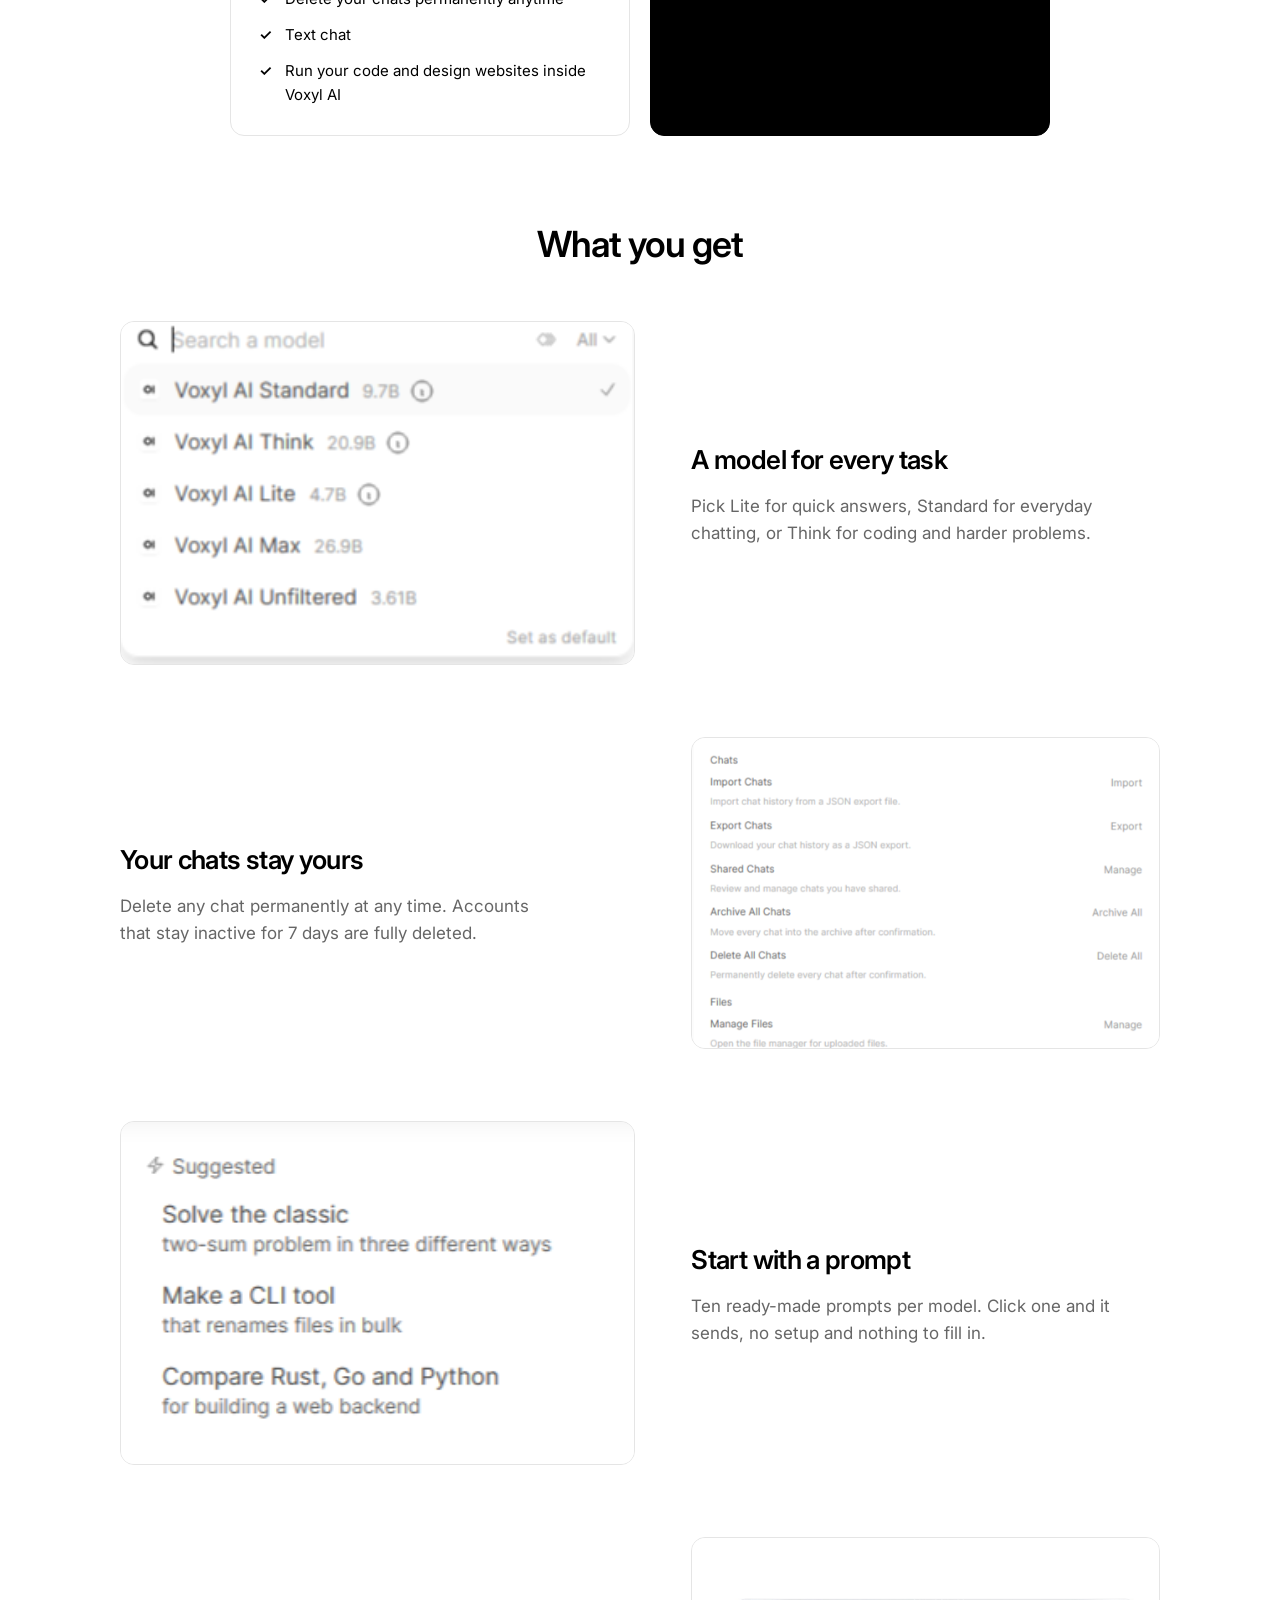
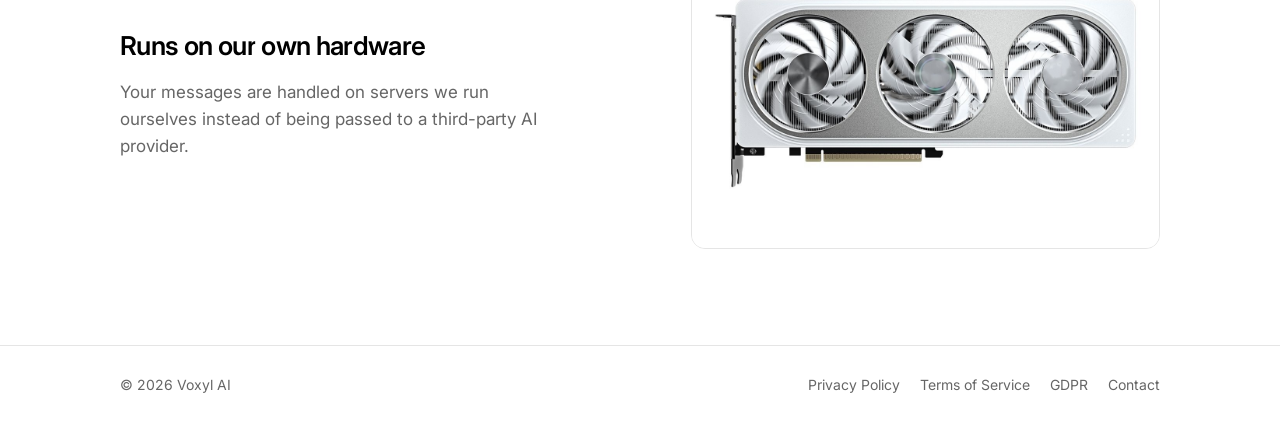
==== commit dc8eef0c: "Add tier availability information to access form Updated access request form to include tier availab" ====
--- a/index.html
+++ b/index.html
@@ -147,7 +147,7 @@
          embed URL into data-tally-src below (replace YOUR_FORM_ID). -->
     <section class="hero container" id="access">
       <h1>Request access to Voxyl AI</h1>
-      <p class="lead">Private, fast AI chat. Tell us a little about yourself and pick a tier.</p>
+      <p class="lead">Private, fast AI chat. Tell us a little about yourself.<br>We have space for you! Free tier: 30 spots left. Pro tier: 20 spots left.</p>
 
       <div class="card form-card">
         <iframe
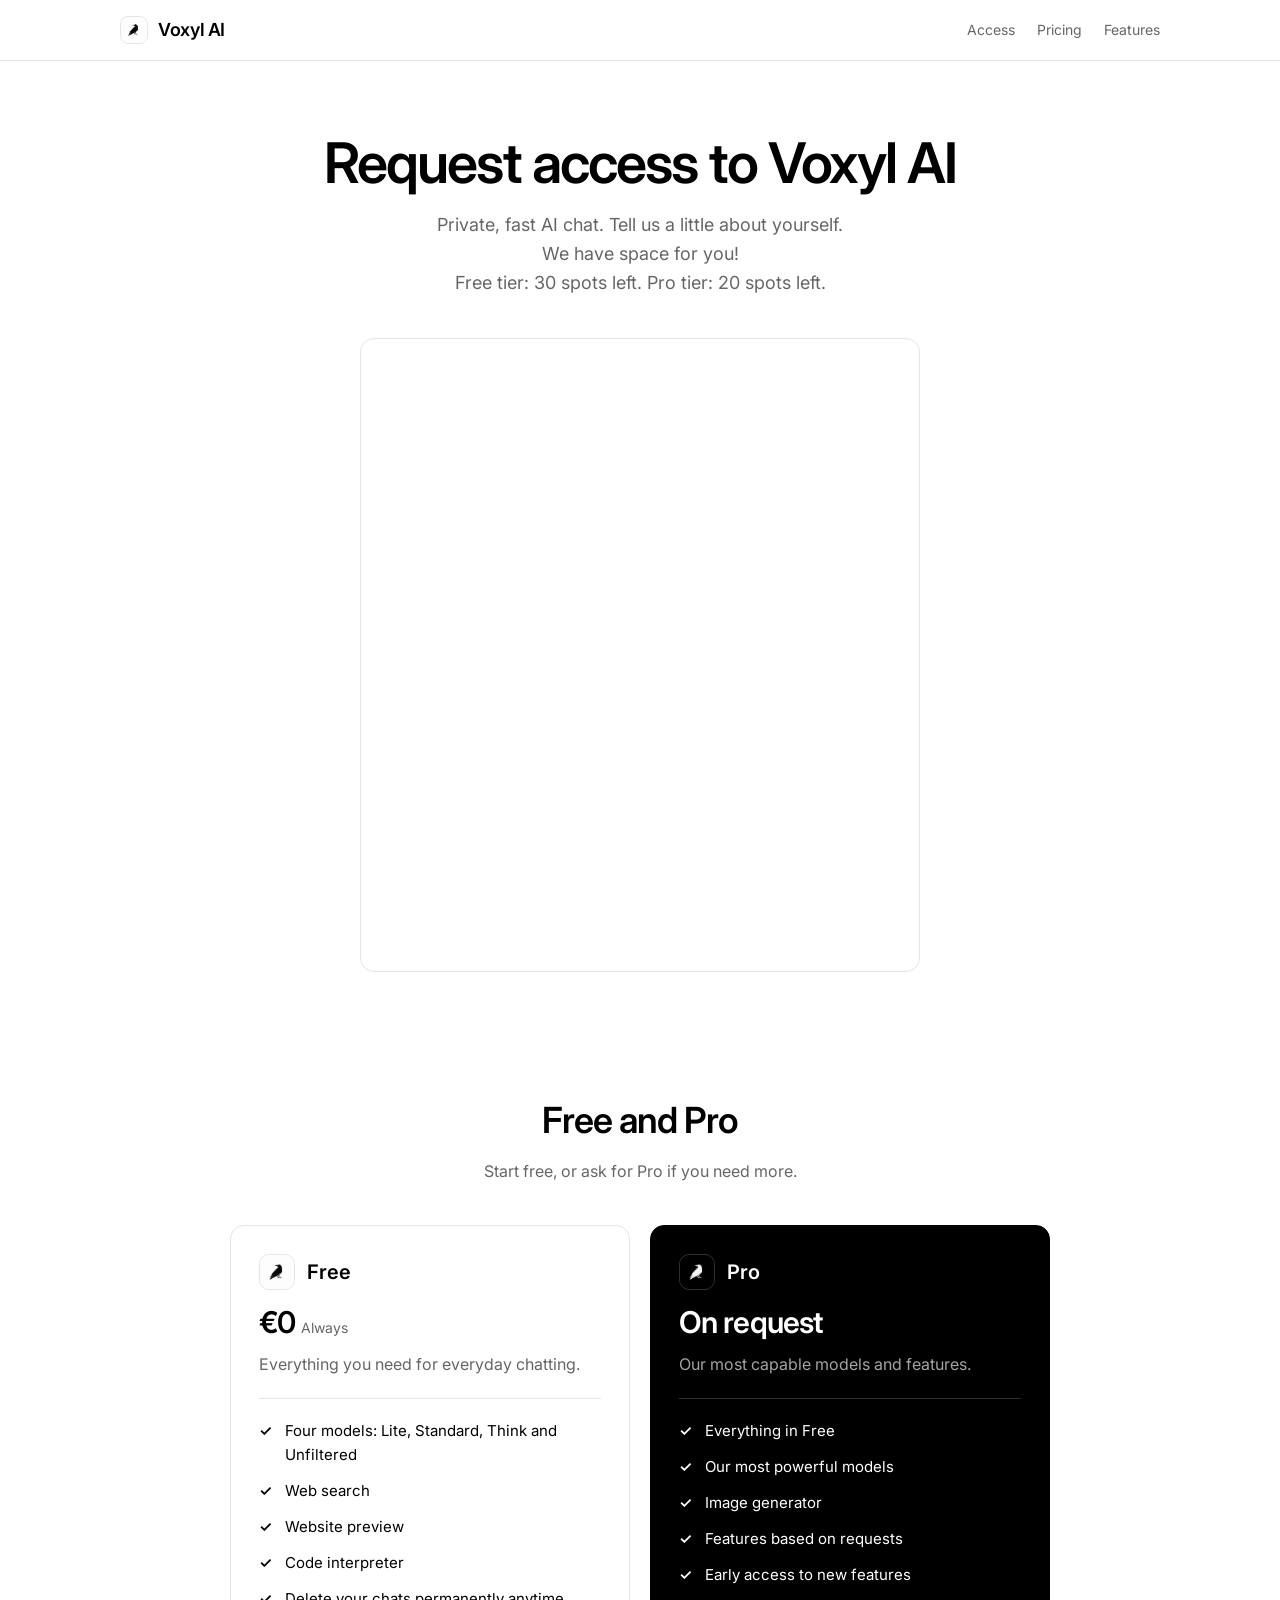
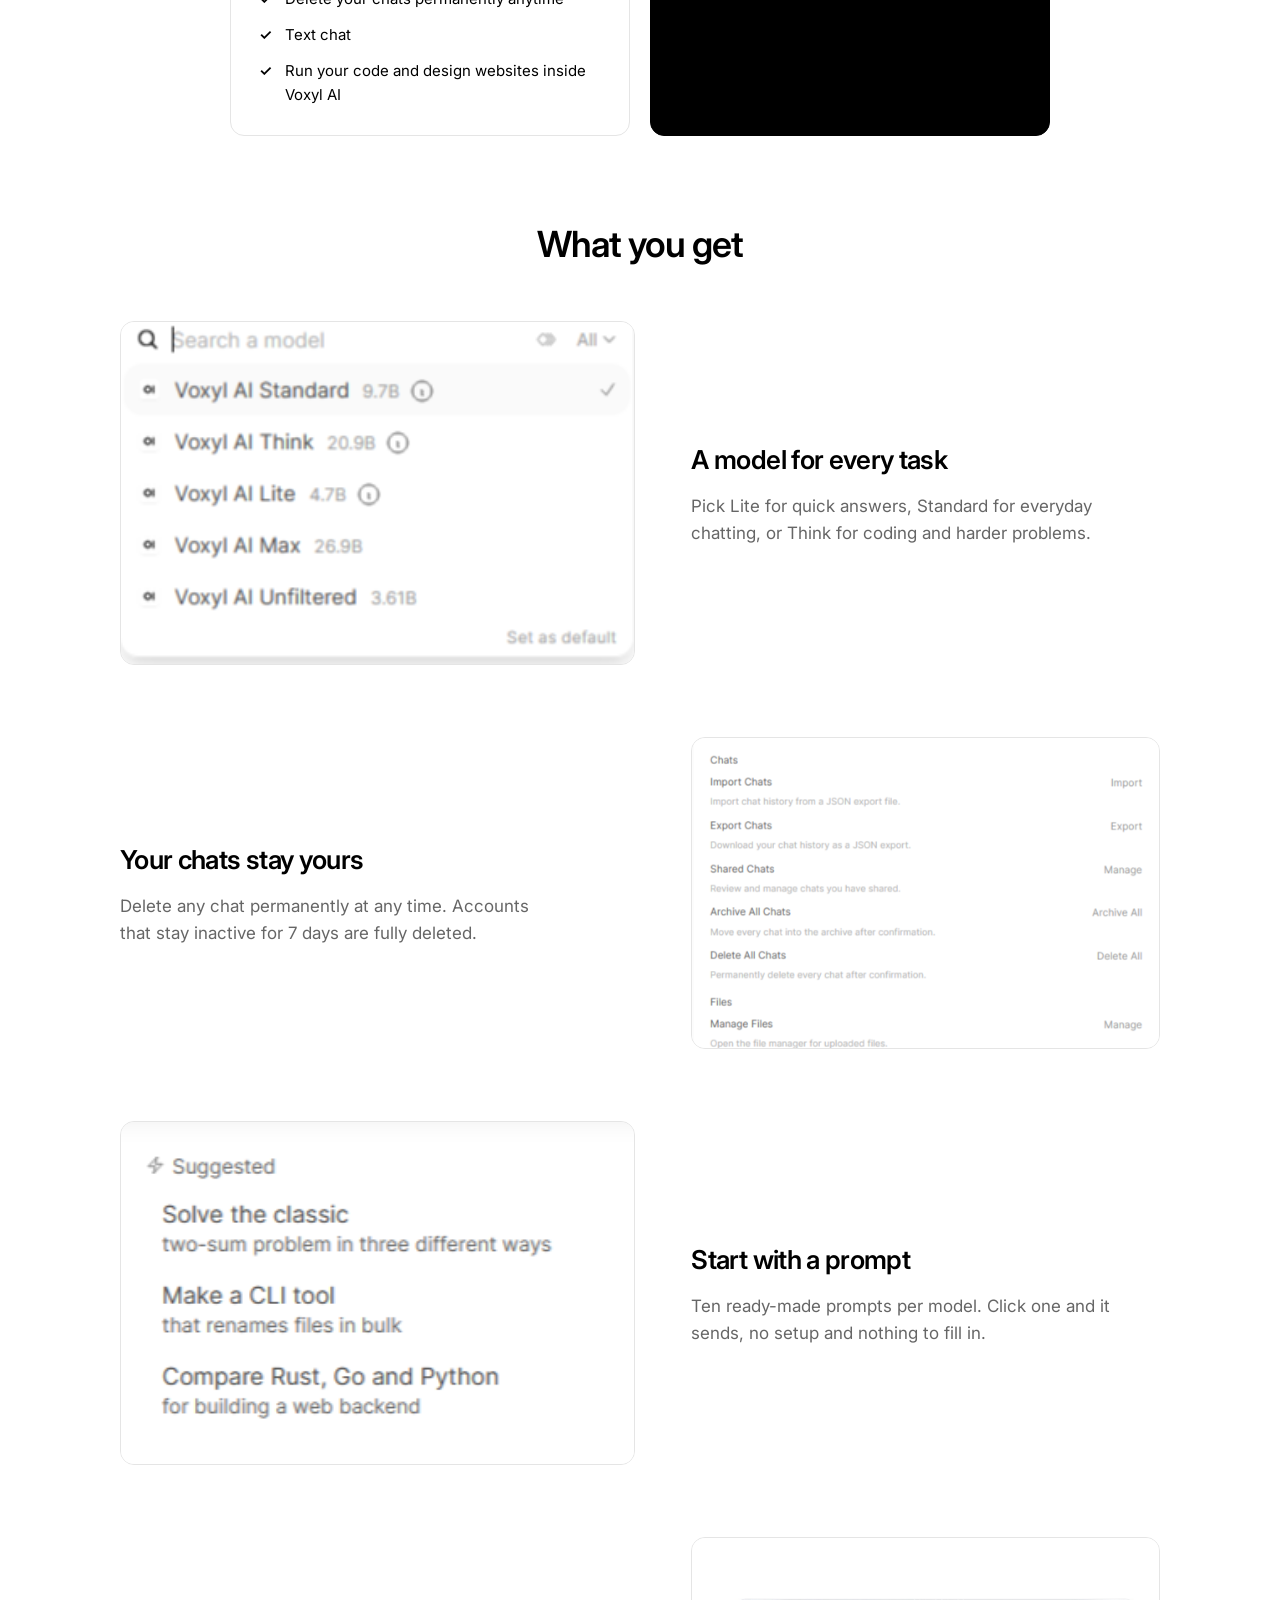
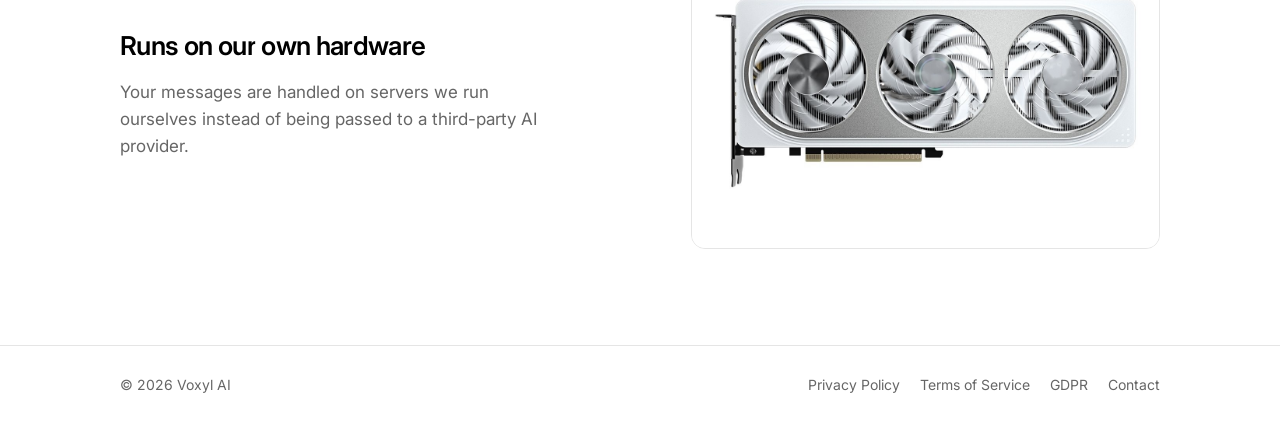
==== commit bf64be3a: "Fix HTML encoding issues in index.html" ====
--- a/index.html
+++ b/index.html
@@ -147,7 +147,7 @@
          embed URL into data-tally-src below (replace YOUR_FORM_ID). -->
     <section class="hero container" id="access">
       <h1>Request access to Voxyl AI</h1>
-      <p class="lead">Private, fast AI chat. Tell us a little about yourself.<br>We have space for you! Free tier: 30 spots left. Pro tier: 20 spots left.</p>
+      <p class="lead">Private, fast AI chat. Tell us a little about yourself.<br>We have space for you!<br>Free tier: 30 spots left. Pro tier: 20 spots left.</p>
 
       <div class="card form-card">
         <iframe
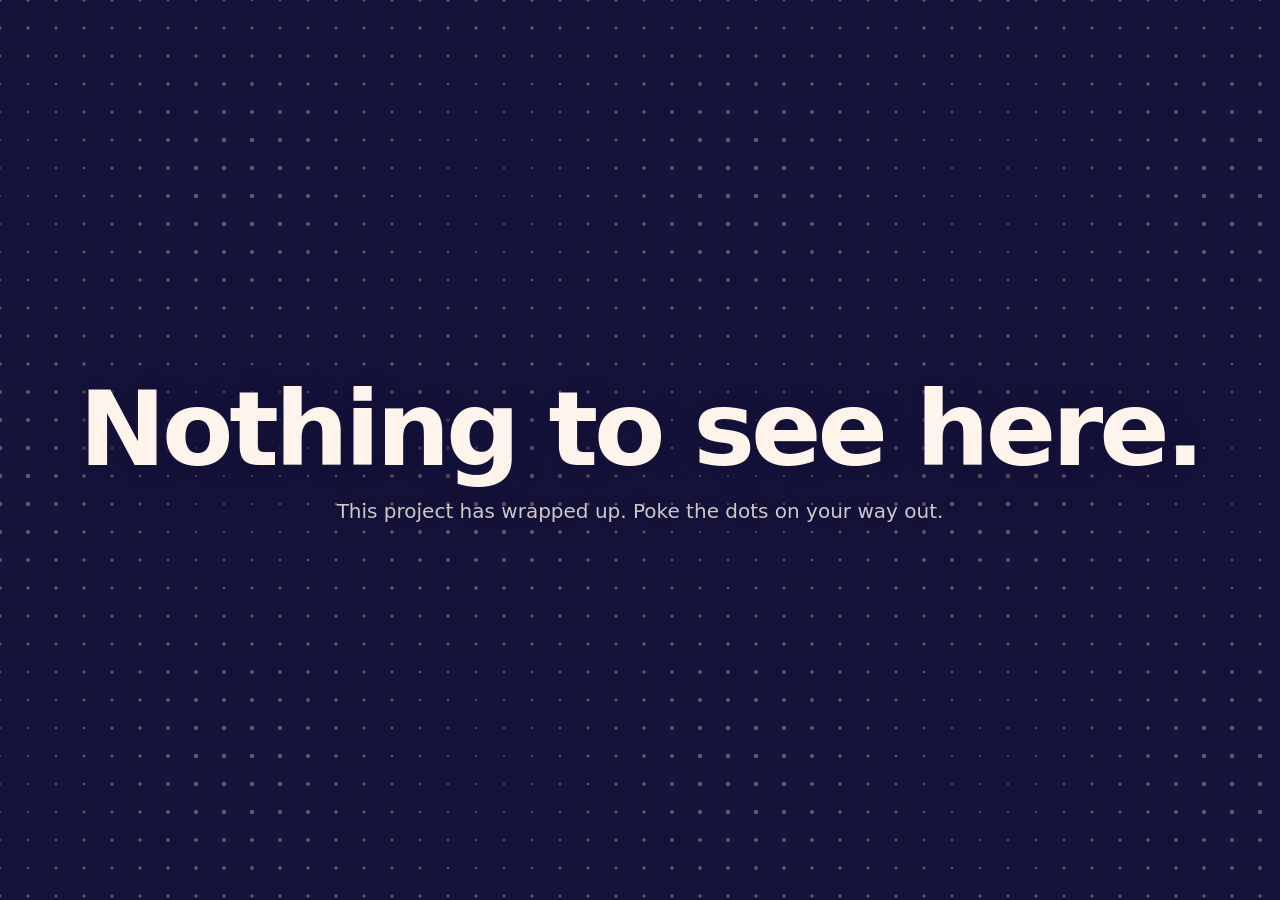
==== commit 338a922b: "Rename index(1).html to index.html" ====
--- a/index.html
+++ b/index.html
@@ -1,288 +1,74 @@
-<!DOCTYPE html>
-<html lang="en">
-<head>
-  <meta charset="utf-8">
-  <meta name="viewport" content="width=device-width, initial-scale=1">
-  <title>Voxyl AI</title>
-  <meta name="description" content="Request access to Voxyl AI.">
-  <link rel="icon" type="image/x-icon" href="icon.ico">
-  <link rel="preconnect" href="https://fonts.googleapis.com">
-  <link rel="preconnect" href="https://fonts.gstatic.com" crossorigin>
-  <link href="https://fonts.googleapis.com/css2?family=Inter:wght@400;500;600&display=swap" rel="stylesheet">
-
-  <!--
-  ==================================================================
-  HOW TO EDIT THIS PAGE
-  - Colors, font, radius ........ the :root block in <style> below
-  - Text ........................ edit it directly in the HTML
-  - Access form ................. paste your Tally form ID into the <iframe> in #access
-  - Logos ....................... put PNGs next to this file: logo.png (navbar),
-                                  logo-free.png and logo-pro.png (plan cards).
-                                  Until a file exists, a grey square placeholder shows.
-  - Add a plan bullet ........... copy an <li> in #pricing
-  - Add a feature ............... copy a whole <article class="feature"> in #features
-  - Feature photos .............. put photo-1.jpg … photo-4.jpg next to this file
-                                  (1200 × 800 px works best), or change the src.
-                                  Until a file exists, a grey placeholder shows.
-  ==================================================================
-  -->
-
-  <style>
-    /* ---------- Design tokens ---------- */
-    :root {
-      --bg: #ffffff;
-      --surface: #fafafa;
-      --text: #000000;
-      --muted: #666666;
-      --border: #e5e5e5;
-      --border-strong: #000000;
-      --radius: 14px;
-      --max-width: 1040px;
-      --font: "Inter", system-ui, -apple-system, "Segoe UI", Roboto, Helvetica, Arial, sans-serif;
-    }
-
-    *, *::before, *::after { box-sizing: border-box; }
-    html { scroll-behavior: smooth; scroll-padding-top: 72px; }
-    body { margin: 0; background: var(--bg); color: var(--text); font-family: var(--font); font-size: 16px; line-height: 1.6; -webkit-font-smoothing: antialiased; }
-    a { color: inherit; }
-    h1, h2, h3, p { margin: 0; }
-    :focus-visible { outline: 2px solid var(--text); outline-offset: 3px; }
-    .container { width: min(var(--max-width), 100% - 40px); margin-inline: auto; }
-
-    /* ---------- Top bar ---------- */
-    .topbar { position: sticky; top: 0; z-index: 10; background: rgba(255,255,255,.9); backdrop-filter: blur(10px); border-bottom: 1px solid var(--border); }
-    .topbar-inner { display: flex; align-items: center; justify-content: space-between; height: 60px; }
-    .brand { display: inline-flex; align-items: center; gap: 10px; font-weight: 600; font-size: 18px; letter-spacing: -0.02em; text-decoration: none; }
-    .logo { display: inline-flex; flex: none; width: 28px; height: 28px; border-radius: 8px; background: var(--surface); border: 1px solid var(--border); overflow: hidden; }
-    .logo img { width: 100%; height: 100%; object-fit: contain; }
-    .nav { display: flex; align-items: center; gap: 22px; }
-    .nav a { text-decoration: none; color: var(--muted); font-size: 14px; }
-    .nav a:hover { color: var(--text); }
-
-    /* ---------- Hero + form ---------- */
-    .hero { padding: 72px 0 40px; text-align: center; }
-    .hero h1 { font-size: clamp(34px, 6vw, 56px); line-height: 1.08; letter-spacing: -0.035em; font-weight: 600; }
-    .lead { margin: 18px auto 0; max-width: 520px; color: var(--muted); font-size: 18px; }
-    .card { background: var(--bg); border: 1px solid var(--border); border-radius: var(--radius); }
-    .form-card { margin: 40px auto 0; max-width: 560px; padding: 16px; text-align: left; }
-    .form-card iframe { display: block; width: 100%; border: 0; }
-
-    /* ---------- Sections ---------- */
-    .section { padding: 80px 0 0; }
-    .section-title { font-size: clamp(26px, 4vw, 36px); letter-spacing: -0.03em; font-weight: 600; text-align: center; }
-    .section-sub { text-align: center; color: var(--muted); margin-top: 10px; }
-
-    /* ---------- Free vs Pro ---------- */
-    .plans { display: grid; grid-template-columns: 1fr 1fr; gap: 20px; margin: 40px auto 0; max-width: 820px; }
-    .plan { padding: 28px; }
-    .plan-head { display: flex; align-items: center; gap: 12px; }
-    .plan-head .logo { width: 36px; height: 36px; border-radius: 10px; }
-    .plan h3 { font-size: 20px; font-weight: 600; }
-    .plan-price { font-size: 30px; font-weight: 600; letter-spacing: -0.03em; margin-top: 8px; }
-    .plan-price span { font-size: 14px; font-weight: 400; color: var(--muted); letter-spacing: 0; }
-    .plan-desc { color: var(--muted); margin: 6px 0 20px; }
-    .plan-list { list-style: none; margin: 0; padding: 20px 0 0; border-top: 1px solid var(--border); display: grid; gap: 12px; }
-    .plan-list li { position: relative; padding-left: 26px; font-size: 15px; }
-    .plan-list li::before { content: "✓"; position: absolute; left: 0; font-weight: 600; }
-
-    /* Dark (Pro) card */
-    .plan-dark { background: #000; border-color: #000; color: #fff; }
-    .plan-dark .plan-price span, .plan-dark .plan-desc { color: #a3a3a3; }
-    .plan-dark .plan-list { border-top-color: #2e2e2e; }
-    .plan-dark .logo { background: #1a1a1a; border-color: #2e2e2e; }
-
-    /* ---------- Features ---------- */
-    .features { margin-top: 48px; display: grid; gap: 72px; }
-    .feature { display: grid; grid-template-columns: 1.1fr 1fr; gap: 56px; align-items: center; }
-    .feature:nth-child(even) .feature-media { order: 2; }
-    .feature-media { position: relative; display: grid; place-items: center; border: 1px solid var(--border); border-radius: var(--radius); background: var(--surface); overflow: hidden; aspect-ratio: 3 / 2; }
-    .feature-media::before { content: "Photo · 1200 × 800"; color: #a3a3a3; font-size: 14px; }  /* placeholder label, hidden once the photo loads */
-    .feature-media img { position: absolute; inset: 0; display: block; width: 100%; height: 100%; object-fit: cover; }
-    .feature h3 { font-size: 26px; letter-spacing: -0.025em; font-weight: 600; margin-bottom: 12px; }
-    .feature p { color: var(--muted); font-size: 17px; max-width: 420px; }
-
-    /* ---------- Footer ---------- */
-    .footer { margin-top: 96px; border-top: 1px solid var(--border); padding: 28px 0; color: var(--muted); font-size: 14px; }
-    .footer-inner { display: flex; justify-content: space-between; flex-wrap: wrap; gap: 12px; }
-    .footer-links { display: flex; gap: 20px; flex-wrap: wrap; }
-    .footer-links a { text-decoration: none; }
-    .footer-links a:hover { color: var(--text); }
-
-    /* ---------- Mobile ---------- */
-    @media (max-width: 760px) {
-      .nav { gap: 16px; }
-      .brand { font-size: 16px; }
-      .hero { padding-top: 48px; }
-      .plans { grid-template-columns: 1fr; }
-      .feature { grid-template-columns: 1fr; gap: 20px; }
-      .feature:nth-child(even) .feature-media { order: 0; }
-      .features { gap: 52px; }
-      .section { padding-top: 64px; }
-    }
-    @media (prefers-reduced-motion: reduce) { html { scroll-behavior: auto; } * { transition: none !important; } }
-  </style>
-</head>
-<body>
-
-  <!-- ============ TOP BAR ============ -->
-  <header class="topbar">
-    <div class="container topbar-inner">
-      <a class="brand" href="#top">
-        <!-- Navbar logo: replace logo.png with your file -->
-        <span class="logo"><img src="logo.png" alt="" onerror="this.style.display='none'"></span>
-        Voxyl AI
-      </a>
-      <nav class="nav">
-        <a href="#access">Access</a>
-        <a href="#pricing">Pricing</a>
-        <a href="#features">Features</a>
-      </nav>
-    </div>
-  </header>
-
-  <main id="top">
-
-    <!-- ============ HERO + ACCESS REQUEST FORM ============
-         Build the form at tally.so, open Share → Embed and copy the
-         embed URL into data-tally-src below (replace YOUR_FORM_ID). -->
-    <section class="hero container" id="access">
-      <h1>Request access to Voxyl AI</h1>
-      <p class="lead">Private, fast AI chat. Tell us a little about yourself.<br>We have space for you!<br>Free tier: 30 spots left. Pro tier: 20 spots left.</p>
-
-      <div class="card form-card">
-        <iframe
-          data-tally-src="https://tally.so/embed/jaOada?alignLeft=1&hideTitle=1&transparentBackground=1&dynamicHeight=1"
-          loading="lazy"
-          width="100%"
-          height="600"
-          frameborder="0"
-          marginheight="0"
-          marginwidth="0"
-          title="Request access"></iframe>
-      </div>
-    </section>
-
-    <!-- ============ FREE VS PRO ============ -->
-    <section class="section container" id="pricing">
-      <h2 class="section-title">Free and Pro</h2>
-      <p class="section-sub">Start free, or ask for Pro if you need more.</p>
-
-      <div class="plans">
-
-        <article class="card plan">
-          <div class="plan-head">
-            <span class="logo"><img src="logo.png" alt="" onerror="this.style.display='none'"></span>
-            <h3>Free</h3>
-          </div>
-          <p class="plan-price">€0 <span>Always</span></p>
-          <p class="plan-desc">Everything you need for everyday chatting.</p>
-          <ul class="plan-list">
-            <li>Four models: Lite, Standard, Think and Unfiltered</li>
-            <li>Web search</li>
-            <li>Website preview</li>
-            <li>Code interpreter</li>
-            <li>Delete your chats permanently anytime</li>
-            <li>Text chat</li>
-            <li>Run your code and design websites inside Voxyl AI</li>
-          </ul>
-        </article>
-
-        <article class="card plan plan-dark">
-          <div class="plan-head">
-            <span class="logo"><img src="pro.png" alt="" onerror="this.style.display='none'"></span>
-            <h3>Pro</h3>
-          </div>
-          <p class="plan-price">On request <span></span></p>
-          <p class="plan-desc">Our most capable models and features.</p>
-          <ul class="plan-list">
-            <li>Everything in Free</li>
-            <li>Our most powerful models</li>
-            <li>Image generator</li>
-            <li>Features based on requests</li>
-            <li>Early access to new features</li>
-          </ul>
-        </article>
-
-      </div>
-    </section>
-
-    <!-- ============ FEATURES ============
-         To add one: copy a whole <article class="feature"> block and paste it
-         below the last one. The image side alternates automatically. -->
-    <section class="section container" id="features">
-      <h2 class="section-title">What you get</h2>
-
-      <div class="features">
-
-        <!-- Feature: models -->
-        <article class="feature">
-          <div class="feature-media">
-            <img src="photo-1.png" alt="Describe this photo" loading="lazy" onerror="this.style.display='none'">
-          </div>
-          <div class="feature-text">
-            <h3>A model for every task</h3>
-            <p>Pick Lite for quick answers, Standard for everyday chatting, or Think for coding and harder problems.</p>
-          </div>
-        </article>
-
-        <!-- Feature: privacy -->
-        <article class="feature">
-          <div class="feature-media">
-            <img src="photo-2.png" alt="Describe this photo" loading="lazy" onerror="this.style.display='none'">
-          </div>
-          <div class="feature-text">
-            <h3>Your chats stay yours</h3>
-            <p>Delete any chat permanently at any time. Accounts that stay inactive for 7 days are fully deleted.</p>
-          </div>
-        </article>
-
-        <!-- Feature: prompts -->
-        <article class="feature">
-          <div class="feature-media">
-            <img src="photo-3.png" alt="Describe this photo" loading="lazy" onerror="this.style.display='none'">
-          </div>
-          <div class="feature-text">
-            <h3>Start with a prompt</h3>
-            <p>Ten ready-made prompts per model. Click one and it sends, no setup and nothing to fill in.</p>
-          </div>
-        </article>
-
-        <!-- Feature: hardware -->
-        <article class="feature">
-          <div class="feature-media">
-            <img src="photo-4.jpg" alt="Describe this photo" loading="lazy" onerror="this.style.display='none'">
-          </div>
-          <div class="feature-text">
-            <h3>Runs on our own hardware</h3>
-            <p>Your messages are handled on servers we run ourselves instead of being passed to a third-party AI provider.</p>
-          </div>
-        </article>
-
-      </div>
-    </section>
-  </main>
-
-  <!-- ============ FOOTER ============ -->
-  <footer class="footer">
-    <div class="container footer-inner">
-      <span>© 2026 Voxyl AI</span>
-      <nav class="footer-links">
-        <a href="https://voxylai.com/privacy-policy">Privacy Policy</a>
-        <a href="https://voxylai.com/tos">Terms of Service</a>
-        <a href="https://voxylai.com/gdpr">GDPR</a>
-        <a href="mailto:voxylai.com@proton.me">Contact</a>
-      </nav>
-    </div>
-  </footer>
-
-  <!-- Tally embed loader. Keep this at the bottom; don't remove it when swapping the form. -->
-  <script src="https://tally.so/widgets/embed.js"></script>
-  <script>
-    if (typeof Tally !== "undefined") {
-      Tally.loadEmbeds();
-    } else {
-      document.querySelectorAll("iframe[data-tally-src]:not([src])").forEach(function (e) { e.src = e.dataset.tallySrc; });
-    }
-  </script>
-</body>
-</html>
+<!DOCTYPE html>
+<html lang="en">
+<head>
+<meta charset="utf-8">
+<meta name="viewport" content="width=device-width, initial-scale=1">
+<title>Nothing to see here</title>
+<style>
+  :root { --bg:#15133a; --dot:#ffd9c2; --glow:#7fe3ff; --text:#fff4ec; }
+  * { box-sizing:border-box; margin:0; }
+  html, body { height:100%; background:var(--bg); color:var(--text); overflow:hidden;
+    font-family: ui-rounded, "SF Pro Rounded", "Segoe UI", system-ui, sans-serif; }
+  canvas { position:fixed; inset:0; width:100%; height:100%; }
+  main { position:relative; z-index:1; height:100%; display:grid; place-content:center;
+    text-align:center; padding:2rem; pointer-events:none; }
+  h1 { font-size:clamp(2.6rem, 9vw, 6.5rem); font-weight:800; letter-spacing:-.04em; line-height:1;
+    text-shadow:0 0 40px rgba(21,19,58,.9), 0 0 12px rgba(21,19,58,.9); }
+  p { margin-top:1.1rem; font-size:clamp(1rem, 2.4vw, 1.25rem); opacity:.8;
+    text-shadow:0 0 18px rgba(21,19,58,1); }
+</style>
+</head>
+<body>
+<canvas id="c" aria-hidden="true"></canvas>
+<main>
+  <h1>Nothing to see here.</h1>
+  <p>This project has wrapped up. Poke the dots on your way out.</p>
+</main>
+<script>
+(() => {
+  const cv = document.getElementById('c'), ctx = cv.getContext('2d');
+  const still = matchMedia('(prefers-reduced-motion: reduce)').matches;
+  const GAP = 28;
+  let W, H, cols, rows, dpr, ripples = [], mouse = { x:-999, y:-999 };
+
+  function resize() {
+    dpr = Math.min(devicePixelRatio || 1, 2);
+    W = innerWidth; H = innerHeight;
+    cv.width = W * dpr; cv.height = H * dpr;
+    ctx.setTransform(dpr, 0, 0, dpr, 0, 0);
+    cols = Math.ceil(W / GAP) + 1; rows = Math.ceil(H / GAP) + 1;
+  }
+  addEventListener('resize', resize); resize();
+
+  addEventListener('pointermove', e => { mouse.x = e.clientX; mouse.y = e.clientY; });
+  addEventListener('pointerdown', e => ripples.push({ x:e.clientX, y:e.clientY, t:performance.now() }));
+
+  function frame(now) {
+    ctx.clearRect(0, 0, W, H);
+    ripples = ripples.filter(r => now - r.t < 2500);
+    for (let i = 0; i < cols; i++) {
+      for (let j = 0; j < rows; j++) {
+        const x = i * GAP, y = j * GAP;
+        // slow idle wave
+        let s = still ? 0 : Math.sin(i * .35 + now / 900) * Math.cos(j * .3 + now / 1300);
+        let size = 1.6 + s * .7, hot = 0;
+        // cursor bulge
+        const dx = x - mouse.x, dy = y - mouse.y, d = Math.hypot(dx, dy);
+        if (d < 140) { const k = 1 - d / 140; size += k * 4; hot = Math.max(hot, k); }
+        // click ripples
+        for (const r of ripples) {
+          const rd = Math.hypot(x - r.x, y - r.y), front = (now - r.t) * .45;
+          const band = Math.max(0, 1 - Math.abs(rd - front) / 50) * (1 - (now - r.t) / 2500);
+          size += band * 5; hot = Math.max(hot, band);
+        }
+        ctx.fillStyle = hot > .05 ? `rgba(127,227,255,${.4 + hot * .6})` : 'rgba(255,217,194,.35)';
+        ctx.beginPath(); ctx.arc(x, y, Math.max(.6, size), 0, 6.283); ctx.fill();
+      }
+    }
+    requestAnimationFrame(frame);
+  }
+  requestAnimationFrame(frame);
+})();
+</script>
+</body>
+</html>
